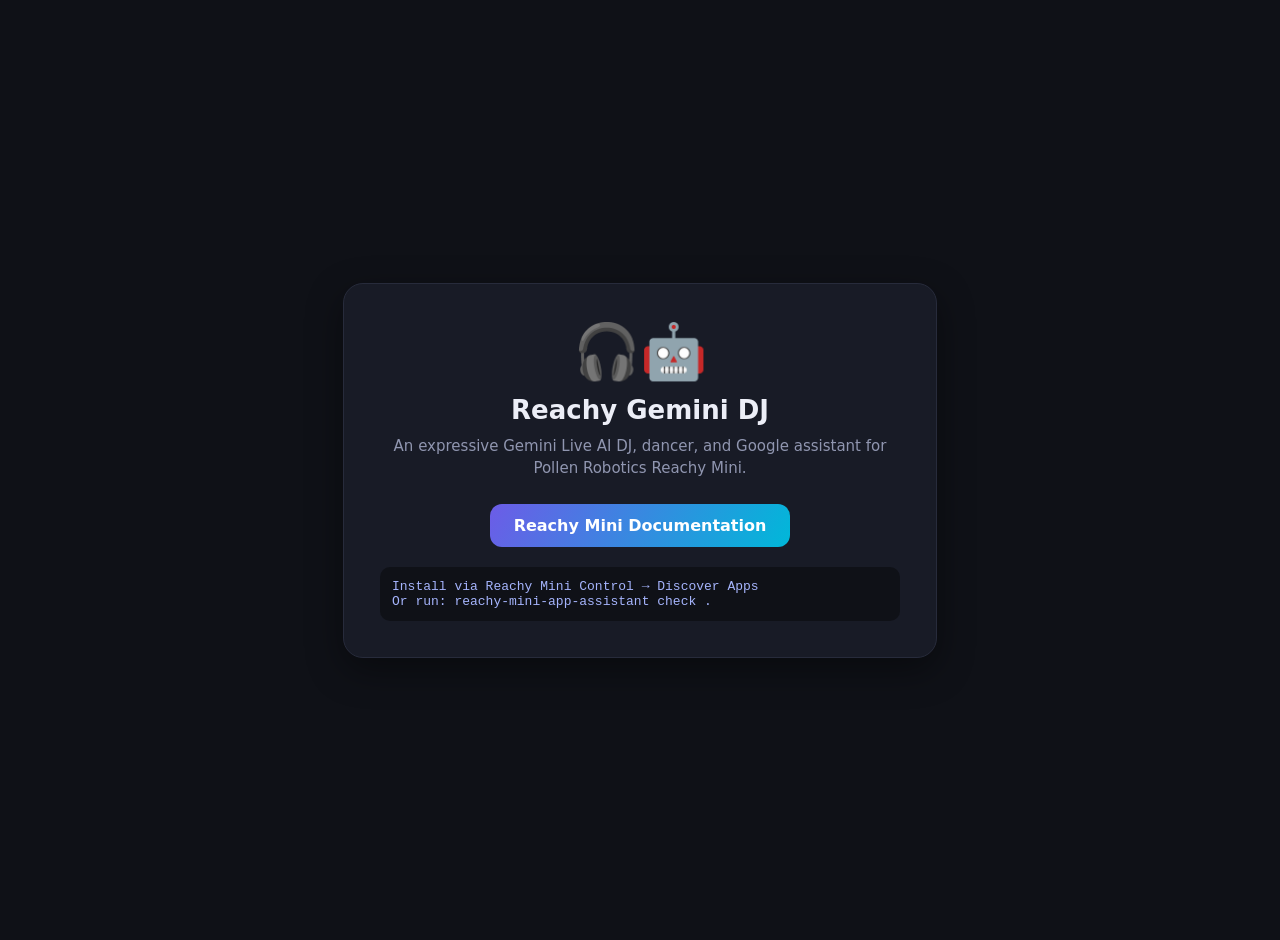
==== index.html @ 2eadd3ec "v0.2: Google accounts, robot movement, and responsive UI" ====
<!DOCTYPE html>
<html lang="en">
<head>
  <meta charset="utf-8">
  <meta name="viewport" content="width=device-width, initial-scale=1">
  <title>Reachy Gemini DJ</title>
  <style>
    body { font-family: system-ui, -apple-system, sans-serif; background: #0f1117; color: #eceef7; display: flex; align-items: center; justify-content: center; min-height: 100vh; margin: 0; padding: 20px; }
    .card { background: #181b26; border-radius: 20px; padding: 36px; max-width: 520px; width: 100%; box-shadow: 0 12px 36px rgba(0,0,0,0.4); text-align: center; border: 1px solid #272b3b; }
    .emoji { font-size: 54px; margin-bottom: 12px; }
    h1 { margin: 0 0 10px; font-size: 26px; }
    p { color: #9096b0; font-size: 15px; line-height: 1.5; margin: 0 0 24px; }
    .btn { display: inline-block; background: linear-gradient(120deg, #6c5ce7, #00b8d9); color: white; padding: 12px 24px; border-radius: 12px; font-weight: 600; text-decoration: none; margin-bottom: 20px; transition: opacity .2s; }
    .btn:hover { opacity: 0.9; }
    .box { background: #0f1117; border-radius: 10px; padding: 12px; font-family: monospace; font-size: 13px; color: #a5b4fc; text-align: left; overflow-x: auto; }
  </style>
</head>
<body>
  <div class="card">
    <div class="emoji">🎧🤖</div>
    <h1>Reachy Gemini DJ</h1>
    <p>An expressive Gemini Live AI DJ, dancer, and Google assistant for Pollen Robotics Reachy Mini.</p>
    <a href="https://huggingface.co/docs/reachy_mini/en/index" target="_blank" class="btn">Reachy Mini Documentation</a>
    <div class="box">
      Install via Reachy Mini Control &rarr; Discover Apps<br>
      Or run: reachy-mini-app-assistant check .
    </div>
  </div>
</body>
</html>
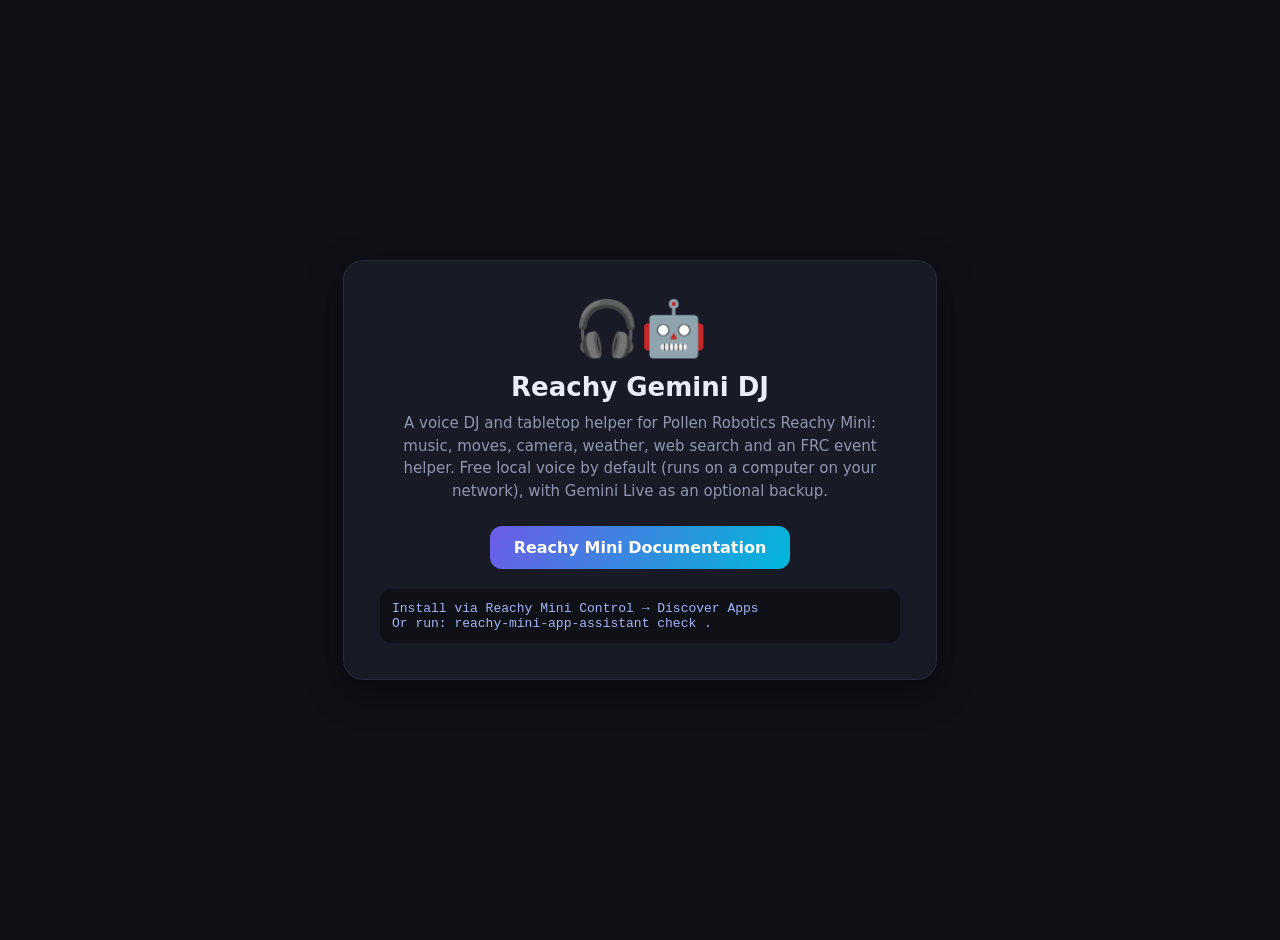
==== commit 4902f5e2: "docs: README and Space page describe the local-first voice and v0.5.0 features Co-Authored-By: Claud" ====
--- a/index.html
+++ b/index.html
@@ -19,7 +19,7 @@
   <div class="card">
     <div class="emoji">🎧🤖</div>
     <h1>Reachy Gemini DJ</h1>
-    <p>An expressive Gemini Live AI DJ, dancer, and Google assistant for Pollen Robotics Reachy Mini.</p>
+    <p>A voice DJ and tabletop helper for Pollen Robotics Reachy Mini: music, moves, camera, weather, web search and an FRC event helper. Free local voice by default (runs on a computer on your network), with Gemini Live as an optional backup.</p>
     <a href="https://huggingface.co/docs/reachy_mini/en/index" target="_blank" class="btn">Reachy Mini Documentation</a>
     <div class="box">
       Install via Reachy Mini Control &rarr; Discover Apps<br>
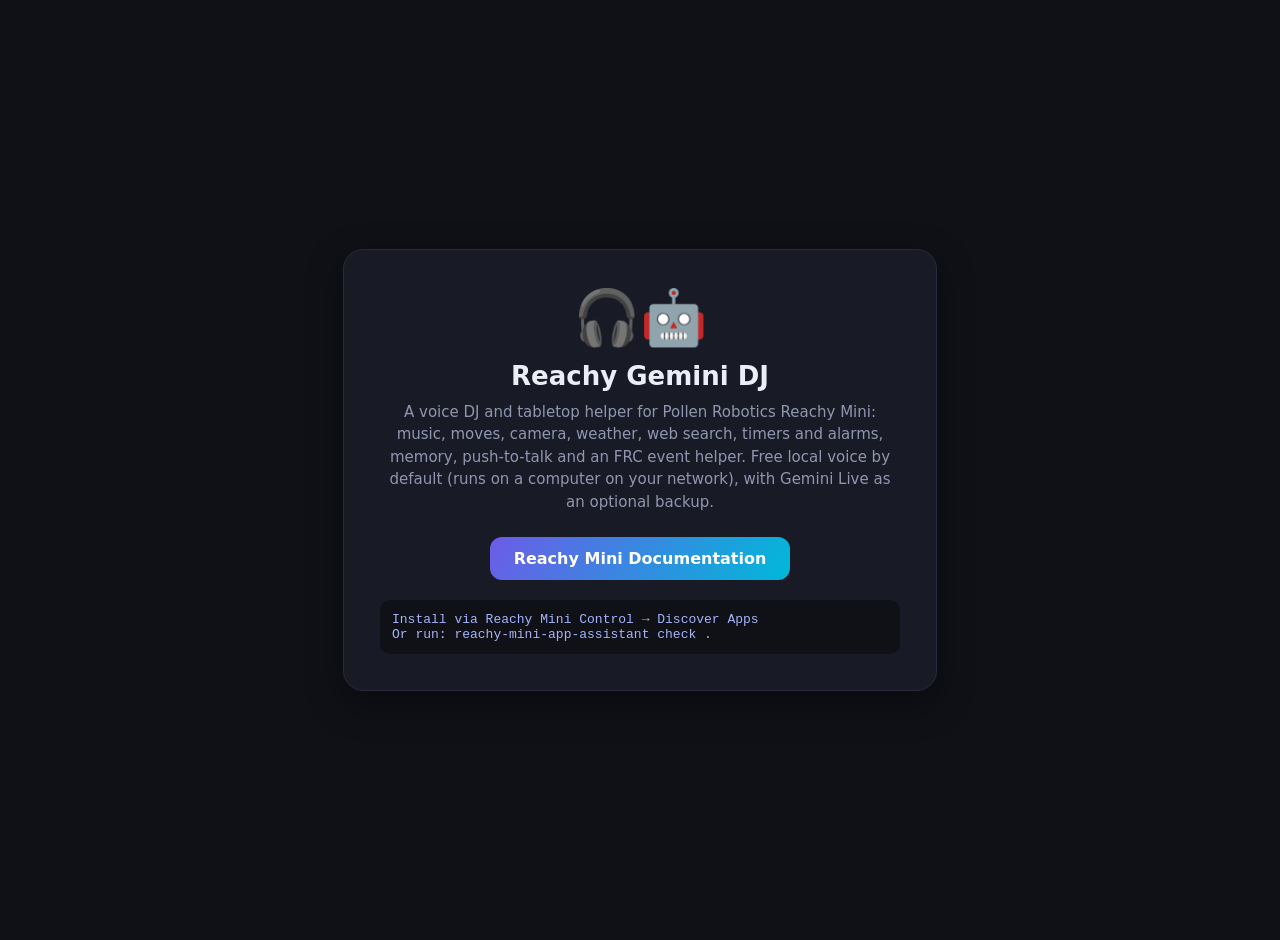
==== commit 9d809ba0: "v0.6.0: wire alarm dismissal to talk button, speak pit codes and PM correctly, e2e covers timers/mem" ====
--- a/index.html
+++ b/index.html
@@ -19,7 +19,7 @@
   <div class="card">
     <div class="emoji">🎧🤖</div>
     <h1>Reachy Gemini DJ</h1>
-    <p>A voice DJ and tabletop helper for Pollen Robotics Reachy Mini: music, moves, camera, weather, web search and an FRC event helper. Free local voice by default (runs on a computer on your network), with Gemini Live as an optional backup.</p>
+    <p>A voice DJ and tabletop helper for Pollen Robotics Reachy Mini: music, moves, camera, weather, web search, timers and alarms, memory, push-to-talk and an FRC event helper. Free local voice by default (runs on a computer on your network), with Gemini Live as an optional backup.</p>
     <a href="https://huggingface.co/docs/reachy_mini/en/index" target="_blank" class="btn">Reachy Mini Documentation</a>
     <div class="box">
       Install via Reachy Mini Control &rarr; Discover Apps<br>
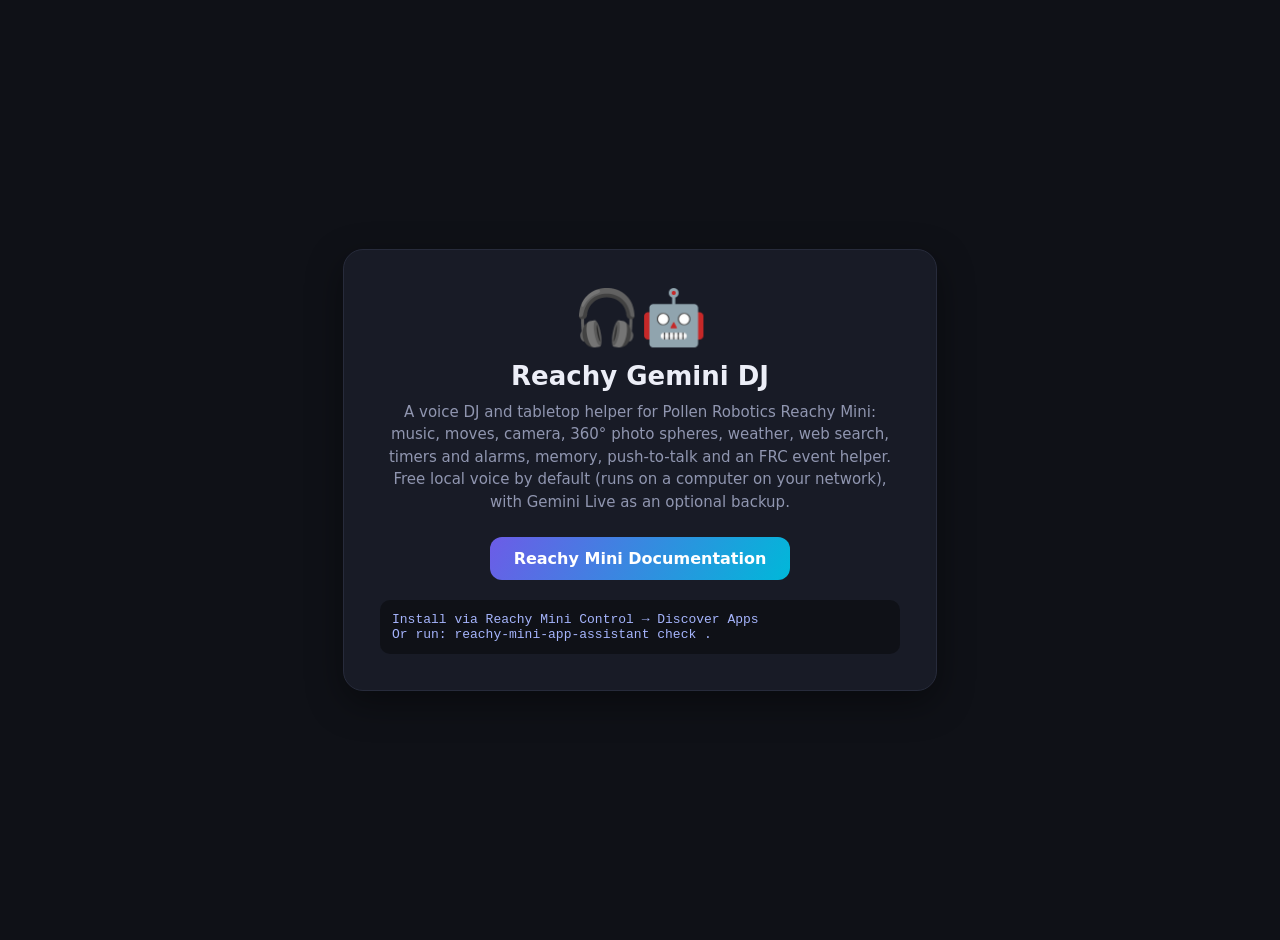
==== commit a87ba0f0: "Space page: document 360° photos and the five modes Docs only; no version change.  Co-Authored-By: C" ====
--- a/index.html
+++ b/index.html
@@ -19,7 +19,7 @@
   <div class="card">
     <div class="emoji">🎧🤖</div>
     <h1>Reachy Gemini DJ</h1>
-    <p>A voice DJ and tabletop helper for Pollen Robotics Reachy Mini: music, moves, camera, weather, web search, timers and alarms, memory, push-to-talk and an FRC event helper. Free local voice by default (runs on a computer on your network), with Gemini Live as an optional backup.</p>
+    <p>A voice DJ and tabletop helper for Pollen Robotics Reachy Mini: music, moves, camera, 360° photo spheres, weather, web search, timers and alarms, memory, push-to-talk and an FRC event helper. Free local voice by default (runs on a computer on your network), with Gemini Live as an optional backup.</p>
     <a href="https://huggingface.co/docs/reachy_mini/en/index" target="_blank" class="btn">Reachy Mini Documentation</a>
     <div class="box">
       Install via Reachy Mini Control &rarr; Discover Apps<br>
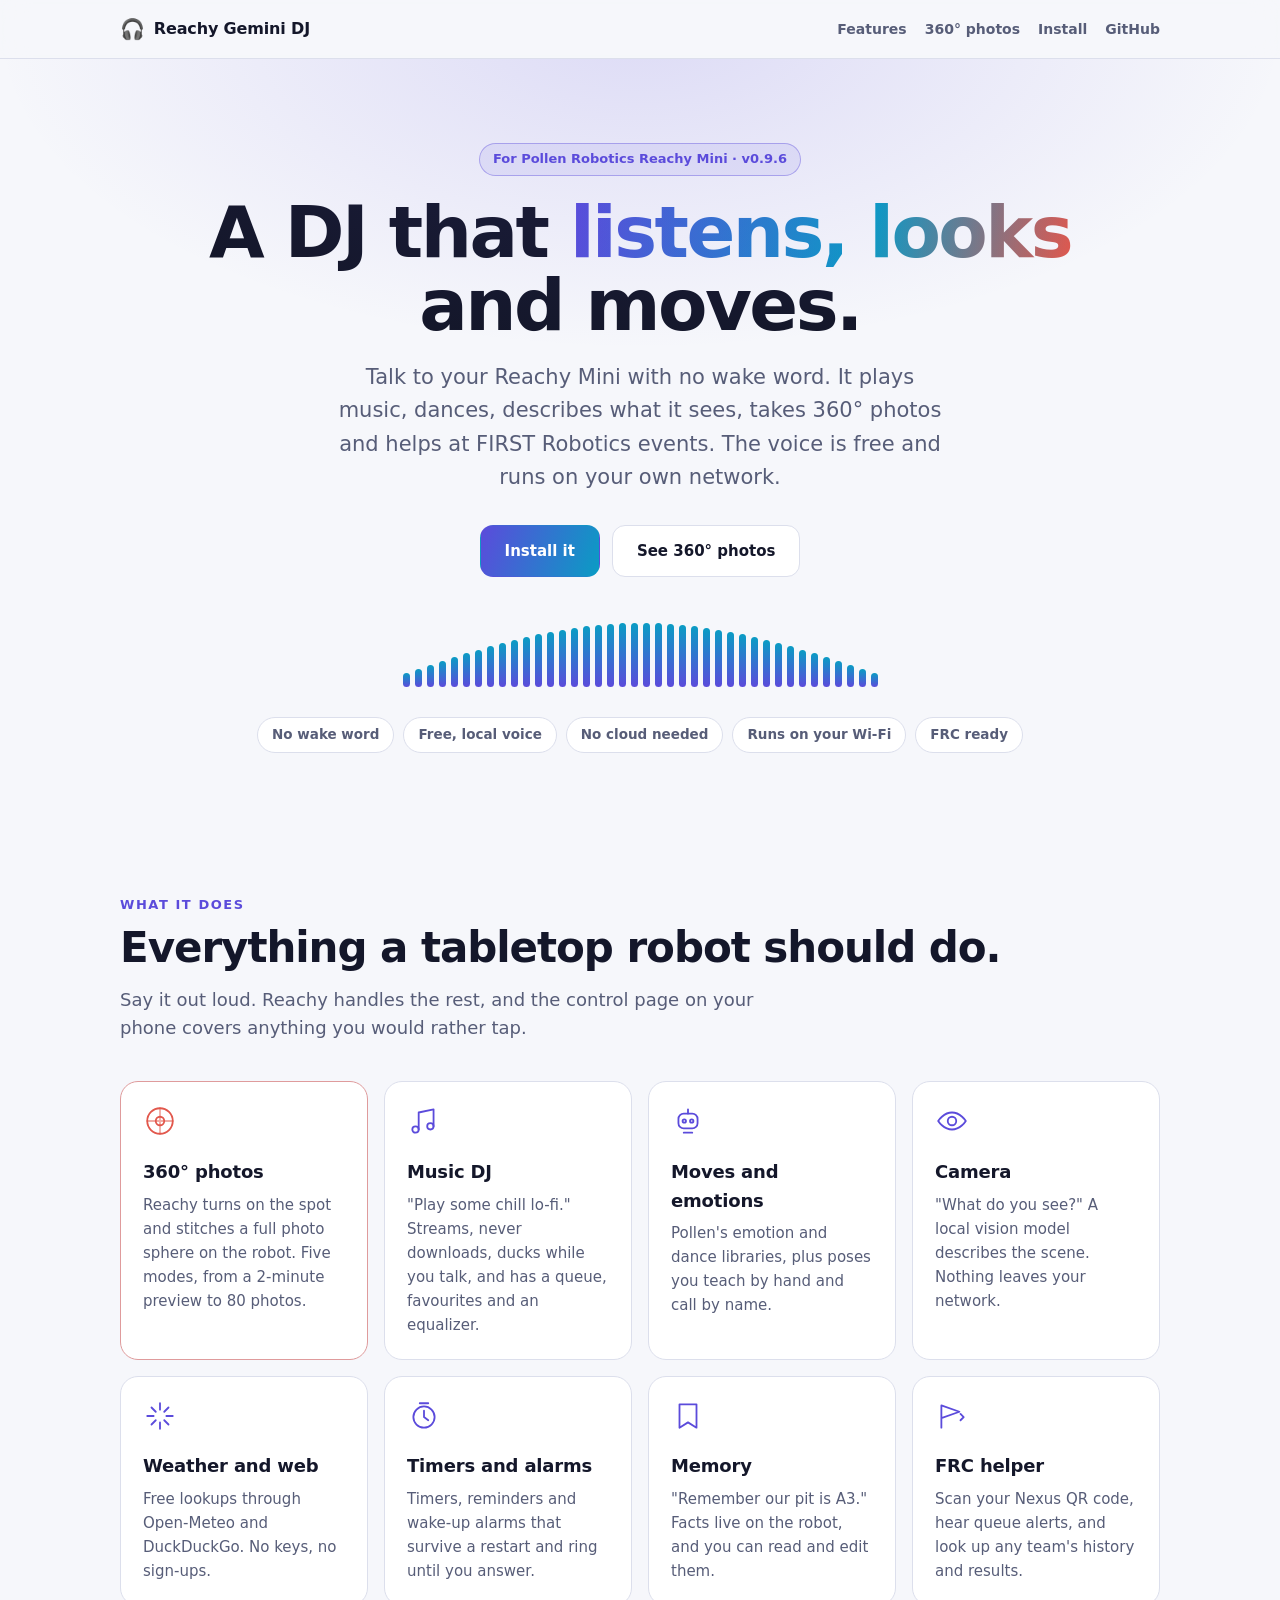
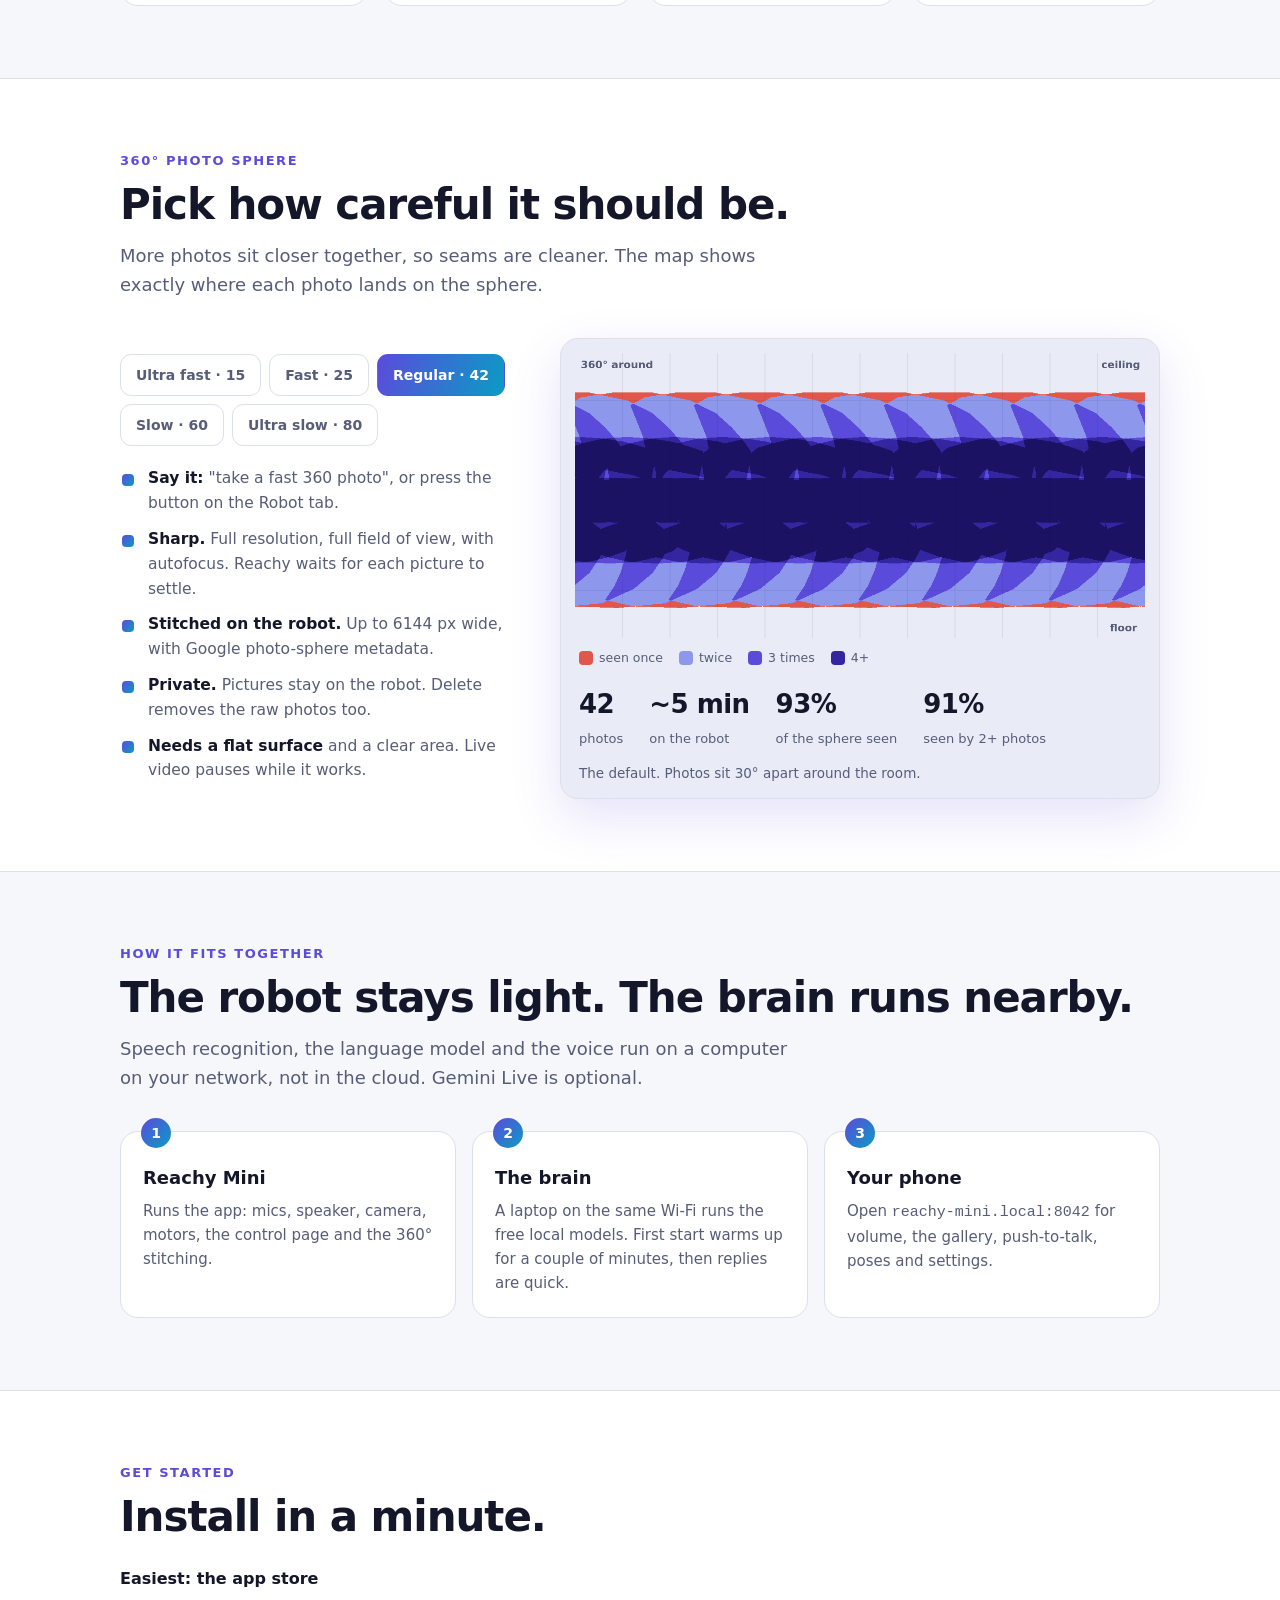
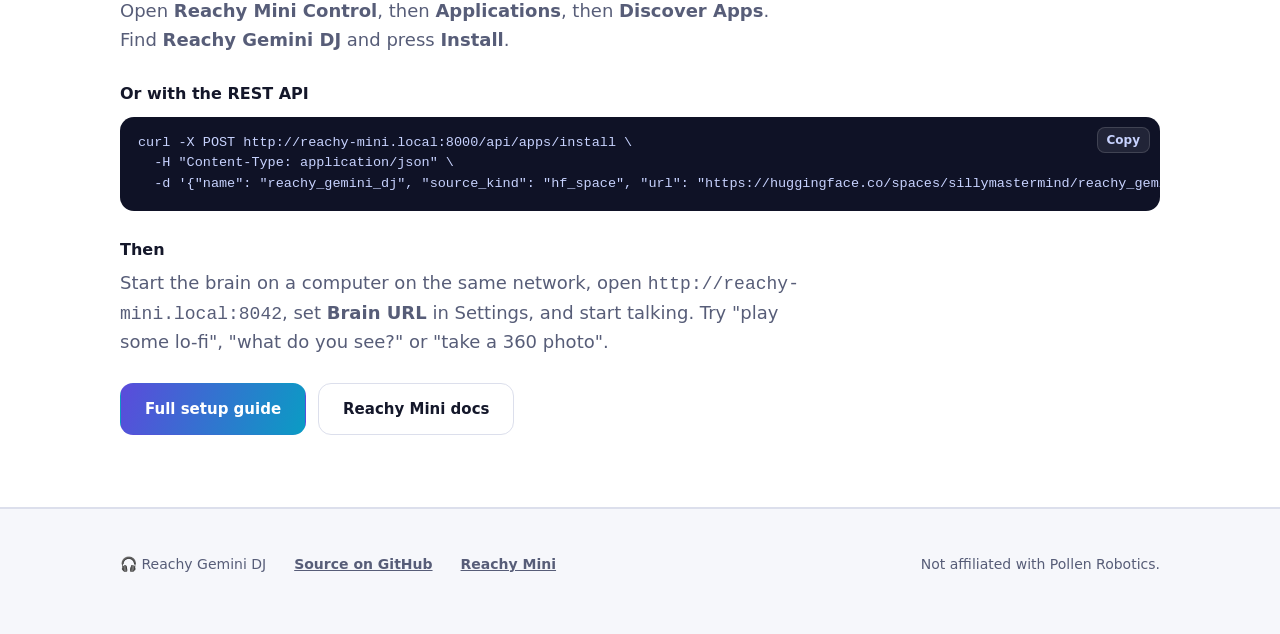
==== commit a2cf6290: "Space page: redesigned landing page Hero, feature grid, an interactive 360° section that draws each " ====
--- a/index.html
+++ b/index.html
@@ -1,30 +1,260 @@
 <!DOCTYPE html>
 <html lang="en">
 <head>
-  <meta charset="utf-8">
-  <meta name="viewport" content="width=device-width, initial-scale=1">
-  <title>Reachy Gemini DJ</title>
-  <style>
-    body { font-family: system-ui, -apple-system, sans-serif; background: #0f1117; color: #eceef7; display: flex; align-items: center; justify-content: center; min-height: 100vh; margin: 0; padding: 20px; }
-    .card { background: #181b26; border-radius: 20px; padding: 36px; max-width: 520px; width: 100%; box-shadow: 0 12px 36px rgba(0,0,0,0.4); text-align: center; border: 1px solid #272b3b; }
-    .emoji { font-size: 54px; margin-bottom: 12px; }
-    h1 { margin: 0 0 10px; font-size: 26px; }
-    p { color: #9096b0; font-size: 15px; line-height: 1.5; margin: 0 0 24px; }
-    .btn { display: inline-block; background: linear-gradient(120deg, #6c5ce7, #00b8d9); color: white; padding: 12px 24px; border-radius: 12px; font-weight: 600; text-decoration: none; margin-bottom: 20px; transition: opacity .2s; }
-    .btn:hover { opacity: 0.9; }
-    .box { background: #0f1117; border-radius: 10px; padding: 12px; font-family: monospace; font-size: 13px; color: #a5b4fc; text-align: left; overflow-x: auto; }
-  </style>
+<meta charset="utf-8">
+<meta name="viewport" content="width=device-width, initial-scale=1">
+<title>Reachy Gemini DJ</title>
+<meta name="description" content="A voice DJ, 360° photographer and helper for the Pollen Robotics Reachy Mini. Free local voice, no wake word.">
+<style>
+:root{
+  --bg:#f6f7fb; --bg2:#ffffff; --ink:#14172a; --mute:#575d78; --line:#dcdfec; --card:#ffffff;
+  --a1:#5b4bdb; --a2:#0a9cc4; --a3:#e2574c; --glow:rgba(91,75,219,.16);
+  --code:#0f1226; --codeink:#c7d2fe; --map:#e9ecf7; --maplines:rgba(20,23,42,.10);
+}
+@media (prefers-color-scheme:dark){
+  :root{
+    --bg:#090b14; --bg2:#0e1120; --ink:#eceffd; --mute:#9aa1c2; --line:#222741; --card:#121629;
+    --a1:#8b7dff; --a2:#33c6ee; --a3:#ff7a6e; --glow:rgba(139,125,255,.20);
+    --code:#070914; --codeink:#b8c4ff; --map:#0b0e1c; --maplines:rgba(236,239,253,.09);
+  }
+}
+*{box-sizing:border-box} html{scroll-behavior:smooth}
+@media (prefers-reduced-motion:reduce){html{scroll-behavior:auto}*{animation:none!important;transition:none!important}}
+body{margin:0;background:var(--bg);color:var(--ink);font:16px/1.6 system-ui,-apple-system,"Segoe UI",Roboto,sans-serif;-webkit-font-smoothing:antialiased}
+a{color:var(--a1)} a:hover{text-decoration:none}
+:focus-visible{outline:3px solid var(--a2);outline-offset:3px;border-radius:6px}
+.wrap{max-width:1080px;margin:0 auto;padding:0 20px}
+/* nav */
+nav{position:sticky;top:0;z-index:5;backdrop-filter:blur(14px);background:color-mix(in srgb,var(--bg) 82%,transparent);border-bottom:1px solid var(--line)}
+nav .wrap{display:flex;align-items:center;gap:20px;height:58px}
+.brand{font-weight:800;letter-spacing:-.01em;color:var(--ink);text-decoration:none;display:flex;align-items:center;gap:9px}
+.brand i{font-style:normal;font-size:20px}
+nav .links{margin-left:auto;display:flex;gap:18px;font-size:14px}
+nav .links a{color:var(--mute);text-decoration:none;font-weight:600} nav .links a:hover{color:var(--ink)}
+@media(max-width:560px){nav .links a:nth-child(-n+2){display:none}}
+/* hero */
+.hero{position:relative;overflow:hidden;padding:84px 0 70px;text-align:center}
+.hero:before{content:"";position:absolute;inset:-40% -10% auto;height:120%;background:radial-gradient(60% 50% at 50% 30%,var(--glow),transparent 70%);pointer-events:none}
+.pill{display:inline-block;font-size:13px;font-weight:700;color:var(--a1);border:1px solid color-mix(in srgb,var(--a1) 40%,transparent);padding:5px 13px;border-radius:99px;background:color-mix(in srgb,var(--a1) 9%,transparent)}
+h1{font-size:clamp(38px,7vw,72px);line-height:1.02;letter-spacing:-.035em;margin:20px auto 18px;max-width:19ch;font-weight:850}
+h1 span{background:linear-gradient(100deg,var(--a1),var(--a2) 60%,var(--a3));-webkit-background-clip:text;background-clip:text;color:transparent}
+.lede{font-size:clamp(17px,2.2vw,21px);color:var(--mute);max-width:46ch;margin:0 auto 30px}
+.cta{display:flex;gap:12px;justify-content:center;flex-wrap:wrap}
+.btn{display:inline-flex;align-items:center;gap:8px;padding:13px 24px;border-radius:13px;font-weight:700;text-decoration:none;font-size:15px;border:1px solid var(--line);color:var(--ink);background:var(--card);transition:transform .15s,box-shadow .15s}
+.btn:hover{transform:translateY(-2px);box-shadow:0 10px 26px var(--glow)}
+.btn.main{background:linear-gradient(110deg,var(--a1),var(--a2));color:#fff;border-color:transparent}
+.eq{display:flex;gap:5px;align-items:flex-end;justify-content:center;height:64px;margin:46px auto 0}
+.eq b{width:7px;border-radius:4px;background:linear-gradient(var(--a2),var(--a1));animation:bar 1.3s ease-in-out infinite;transform-origin:bottom}
+@keyframes bar{0%,100%{transform:scaleY(.25)}50%{transform:scaleY(1)}}
+.chips{display:flex;flex-wrap:wrap;gap:9px;justify-content:center;margin-top:30px}
+.chips span{font-size:13.5px;font-weight:600;color:var(--mute);border:1px solid var(--line);border-radius:99px;padding:6px 14px;background:var(--card)}
+/* sections */
+section{padding:72px 0}
+.alt{background:var(--bg2);border-block:1px solid var(--line)}
+.eyebrow{font-size:13px;font-weight:800;letter-spacing:.12em;text-transform:uppercase;color:var(--a1)}
+h2{font-size:clamp(28px,4.4vw,42px);line-height:1.1;letter-spacing:-.025em;margin:10px 0 14px;font-weight:820}
+.sub{color:var(--mute);max-width:60ch;font-size:18px;margin:0 0 38px}
+.grid{display:grid;grid-template-columns:repeat(auto-fill,minmax(235px,1fr));gap:16px}
+.card{background:var(--card);border:1px solid var(--line);border-radius:18px;padding:22px;transition:transform .18s,box-shadow .18s,border-color .18s}
+.card:hover{transform:translateY(-3px);box-shadow:0 14px 34px var(--glow);border-color:color-mix(in srgb,var(--a1) 45%,var(--line))}
+.card svg{width:34px;height:34px;stroke:var(--a1);fill:none;stroke-width:1.7;stroke-linecap:round;stroke-linejoin:round;margin-bottom:12px}
+.card h3{margin:0 0 6px;font-size:18px;letter-spacing:-.01em}
+.card p{margin:0;color:var(--mute);font-size:15px}
+.card.hot{border-color:color-mix(in srgb,var(--a3) 50%,var(--line))} .card.hot svg{stroke:var(--a3)}
+/* 360 */
+.pano{display:grid;grid-template-columns:minmax(0,1fr) minmax(0,1.5fr);gap:40px;align-items:center}
+@media(max-width:860px){.pano{grid-template-columns:1fr}}
+.modes{display:flex;flex-wrap:wrap;gap:8px;margin:0 0 16px}
+.modes button{font:inherit;font-weight:700;font-size:14px;padding:9px 15px;border-radius:11px;border:1px solid var(--line);background:var(--card);color:var(--mute);cursor:pointer;transition:all .15s}
+.modes button:hover{color:var(--ink);border-color:var(--a1)}
+.modes button[aria-checked=true]{background:linear-gradient(110deg,var(--a1),var(--a2));color:#fff;border-color:transparent}
+.mapbox{background:var(--map);border:1px solid var(--line);border-radius:18px;padding:14px;box-shadow:0 18px 50px var(--glow)}
+canvas{display:block;width:100%;height:auto;border-radius:10px}
+.legend{display:flex;gap:16px;flex-wrap:wrap;font-size:12.5px;color:var(--mute);margin:10px 4px 0}.legend span{display:flex;align-items:center;gap:6px}.legend i{width:14px;height:14px;border-radius:4px;display:inline-block}
+.stats{display:flex;gap:26px;flex-wrap:wrap;margin:16px 4px 2px}
+.stats div b{display:block;font-size:26px;letter-spacing:-.02em;font-variant-numeric:tabular-nums}
+.stats div span{font-size:13px;color:var(--mute)}
+.note{font-size:13.5px;color:var(--mute);margin:12px 4px 0}
+.facts{list-style:none;padding:0;margin:20px 0 0;display:grid;gap:11px}
+.facts li{padding-left:28px;position:relative;color:var(--mute);font-size:15.5px}
+.facts li:before{content:"";position:absolute;left:2px;top:.5em;width:12px;height:12px;border-radius:4px;background:linear-gradient(135deg,var(--a1),var(--a2))}
+.facts b{color:var(--ink)}
+/* how */
+.steps{display:grid;grid-template-columns:repeat(auto-fit,minmax(250px,1fr));gap:16px;counter-reset:s}
+.step{position:relative;background:var(--card);border:1px solid var(--line);border-radius:18px;padding:26px 22px 22px}
+.step:before{counter-increment:s;content:counter(s);position:absolute;top:-14px;left:20px;width:30px;height:30px;border-radius:50%;background:linear-gradient(135deg,var(--a1),var(--a2));color:#fff;font-weight:800;display:grid;place-items:center;font-size:14px}
+.step h3{margin:6px 0 6px;font-size:18px} .step p{margin:0;color:var(--mute);font-size:15px}
+/* install */
+.code{position:relative;background:var(--code);color:var(--codeink);border-radius:14px;padding:16px 56px 16px 18px;font:13.5px/1.55 ui-monospace,SFMono-Regular,Menlo,Consolas,monospace;overflow-x:auto;margin:10px 0 18px;white-space:pre}
+.copy{position:absolute;right:10px;top:10px;font:600 12px system-ui;color:var(--codeink);background:rgba(255,255,255,.08);border:1px solid rgba(255,255,255,.14);border-radius:8px;padding:5px 9px;cursor:pointer}
+.copy:hover{background:rgba(255,255,255,.16)}
+.inst h3{margin:26px 0 0;font-size:16px}
+footer{padding:44px 0 60px;color:var(--mute);font-size:14px;border-top:1px solid var(--line)}
+footer .wrap{display:flex;flex-wrap:wrap;gap:12px 28px;align-items:center}
+footer a{color:var(--mute);font-weight:600} footer .r{margin-left:auto}
+</style>
 </head>
 <body>
-  <div class="card">
-    <div class="emoji">🎧🤖</div>
-    <h1>Reachy Gemini DJ</h1>
-    <p>A voice DJ and tabletop helper for Pollen Robotics Reachy Mini: music, moves, camera, 360° photo spheres, weather, web search, timers and alarms, memory, push-to-talk and an FRC event helper. Free local voice by default (runs on a computer on your network), with Gemini Live as an optional backup.</p>
-    <a href="https://huggingface.co/docs/reachy_mini/en/index" target="_blank" class="btn">Reachy Mini Documentation</a>
-    <div class="box">
-      Install via Reachy Mini Control &rarr; Discover Apps<br>
-      Or run: reachy-mini-app-assistant check .
+<nav><div class="wrap">
+  <a class="brand" href="#top"><i>🎧</i> Reachy Gemini DJ</a>
+  <div class="links"><a href="#features">Features</a><a href="#photos">360° photos</a><a href="#install">Install</a><a href="https://github.com/erikb-lab/reachy_gemini_dj">GitHub</a></div>
+</div></nav>
+
+<header class="hero" id="top"><div class="wrap">
+  <span class="pill">For Pollen Robotics Reachy Mini · v0.9.6</span>
+  <h1>A DJ that <span>listens, looks</span> and moves.</h1>
+  <p class="lede">Talk to your Reachy Mini with no wake word. It plays music, dances, describes what it sees, takes 360° photos and helps at FIRST Robotics events. The voice is free and runs on your own network.</p>
+  <div class="cta"><a class="btn main" href="#install">Install it</a><a class="btn" href="#photos">See 360° photos</a></div>
+  <div class="eq" aria-hidden="true"></div>
+  <div class="chips"><span>No wake word</span><span>Free, local voice</span><span>No cloud needed</span><span>Runs on your Wi-Fi</span><span>FRC ready</span></div>
+</div></header>
+
+<section id="features"><div class="wrap">
+  <div class="eyebrow">What it does</div>
+  <h2>Everything a tabletop robot should do.</h2>
+  <p class="sub">Say it out loud. Reachy handles the rest, and the control page on your phone covers anything you would rather tap.</p>
+  <div class="grid">
+    <div class="card hot"><svg viewBox="0 0 32 32"><circle cx="16" cy="16" r="12"/><circle cx="16" cy="16" r="4"/><path d="M4 16h24M16 4v24" opacity=".5"/></svg><h3>360° photos</h3><p>Reachy turns on the spot and stitches a full photo sphere on the robot. Five modes, from a 2-minute preview to 80 photos.</p></div>
+    <div class="card"><svg viewBox="0 0 32 32"><path d="M11 24V8l14-3v16"/><circle cx="8" cy="24" r="3"/><circle cx="22" cy="21" r="3"/></svg><h3>Music DJ</h3><p>"Play some chill lo-fi." Streams, never downloads, ducks while you talk, and has a queue, favourites and an equalizer.</p></div>
+    <div class="card"><svg viewBox="0 0 32 32"><rect x="7" y="9" width="18" height="14" rx="5"/><circle cx="12.5" cy="16" r="1.6"/><circle cx="19.5" cy="16" r="1.6"/><path d="M16 9V5M12 27h8"/></svg><h3>Moves and emotions</h3><p>Pollen's emotion and dance libraries, plus poses you teach by hand and call by name.</p></div>
+    <div class="card"><svg viewBox="0 0 32 32"><path d="M3 16s5-8 13-8 13 8 13 8-5 8-13 8S3 16 3 16z"/><circle cx="16" cy="16" r="4"/></svg><h3>Camera</h3><p>"What do you see?" A local vision model describes the scene. Nothing leaves your network.</p></div>
+    <div class="card"><svg viewBox="0 0 32 32"><path d="M16 4v6M16 22v6M4 16h6M22 16h6M8 8l4 4M20 20l4 4M24 8l-4 4M12 20l-4 4"/></svg><h3>Weather and web</h3><p>Free lookups through Open-Meteo and DuckDuckGo. No keys, no sign-ups.</p></div>
+    <div class="card"><svg viewBox="0 0 32 32"><circle cx="16" cy="17" r="10"/><path d="M16 11v6l4 3M12 4h8"/></svg><h3>Timers and alarms</h3><p>Timers, reminders and wake-up alarms that survive a restart and ring until you answer.</p></div>
+    <div class="card"><svg viewBox="0 0 32 32"><path d="M8 5h16v22l-8-5-8 5z"/></svg><h3>Memory</h3><p>"Remember our pit is A3." Facts live on the robot, and you can read and edit them.</p></div>
+    <div class="card"><svg viewBox="0 0 32 32"><path d="M6 27V6l17 6-17 6M6 27h0"/><path d="M24 14l3 3-3 3"/></svg><h3>FRC helper</h3><p>Scan your Nexus QR code, hear queue alerts, and look up any team's history and results.</p></div>
+  </div>
+</div></section>
+
+<section id="photos" class="alt"><div class="wrap">
+  <div class="eyebrow">360° photo sphere</div>
+  <h2>Pick how careful it should be.</h2>
+  <p class="sub">More photos sit closer together, so seams are cleaner. The map shows exactly where each photo lands on the sphere.</p>
+  <div class="pano">
+    <div>
+      <div class="modes" role="radiogroup" aria-label="360° photo mode" id="modes"></div>
+      <ul class="facts">
+        <li><b>Say it:</b> "take a fast 360 photo", or press the button on the Robot tab.</li>
+        <li><b>Sharp.</b> Full resolution, full field of view, with autofocus. Reachy waits for each picture to settle.</li>
+        <li><b>Stitched on the robot.</b> Up to 6144 px wide, with Google photo-sphere metadata.</li>
+        <li><b>Private.</b> Pictures stay on the robot. Delete removes the raw photos too.</li>
+        <li><b>Needs a flat surface</b> and a clear area. Live video pauses while it works.</li>
+      </ul>
     </div>
-  </div>
+    <div class="mapbox">
+      <canvas id="map" width="1200" height="600" role="img" aria-label="Map of the sphere, coloured by how many photos see each spot"></canvas>
+      <div class="legend" id="legend" aria-hidden="true"><span><i></i>seen once</span><span><i></i>twice</span><span><i></i>3 times</span><span><i></i>4+</span></div>
+      <div class="stats" aria-live="polite">
+        <div><b id="sShots">42</b><span>photos</span></div>
+        <div><b id="sTime">~5 min</b><span>on the robot</span></div>
+        <div><b id="sSeen">93%</b><span>of the sphere seen</span></div>
+        <div><b id="sTwice">91%</b><span>seen by 2+ photos</span></div>
+      </div>
+      <p class="note" id="mNote"></p>
+    </div>
+  </div>
+</div></section>
+
+<section id="how"><div class="wrap">
+  <div class="eyebrow">How it fits together</div>
+  <h2>The robot stays light. The brain runs nearby.</h2>
+  <p class="sub">Speech recognition, the language model and the voice run on a computer on your network, not in the cloud. Gemini Live is optional.</p>
+  <div class="steps">
+    <div class="step"><h3>Reachy Mini</h3><p>Runs the app: mics, speaker, camera, motors, the control page and the 360° stitching.</p></div>
+    <div class="step"><h3>The brain</h3><p>A laptop on the same Wi-Fi runs the free local models. First start warms up for a couple of minutes, then replies are quick.</p></div>
+    <div class="step"><h3>Your phone</h3><p>Open <code>reachy-mini.local:8042</code> for volume, the gallery, push-to-talk, poses and settings.</p></div>
+  </div>
+</div></section>
+
+<section id="install" class="alt inst"><div class="wrap">
+  <div class="eyebrow">Get started</div>
+  <h2>Install in a minute.</h2>
+  <h3>Easiest: the app store</h3>
+  <p class="sub" style="margin:6px 0 0">Open <b>Reachy Mini Control</b>, then <b>Applications</b>, then <b>Discover Apps</b>. Find <b>Reachy Gemini DJ</b> and press <b>Install</b>.</p>
+  <h3>Or with the REST API</h3>
+  <div class="code" data-copy>curl -X POST http://reachy-mini.local:8000/api/apps/install \
+  -H "Content-Type: application/json" \
+  -d '{"name": "reachy_gemini_dj", "source_kind": "hf_space", "url": "https://huggingface.co/spaces/sillymastermind/reachy_gemini_dj"}'<button class="copy" type="button">Copy</button></div>
+  <h3>Then</h3>
+  <p class="sub" style="margin:6px 0 0">Start the brain on a computer on the same network, open <code>http://reachy-mini.local:8042</code>, set <b>Brain URL</b> in Settings, and start talking. Try "play some lo-fi", "what do you see?" or "take a 360 photo".</p>
+  <div class="cta" style="justify-content:flex-start;margin-top:26px">
+    <a class="btn main" href="https://github.com/erikb-lab/reachy_gemini_dj#readme">Full setup guide</a>
+    <a class="btn" href="https://huggingface.co/docs/reachy_mini/en/index">Reachy Mini docs</a>
+  </div>
+</div></section>
+
+<footer><div class="wrap">
+  <span>🎧 Reachy Gemini DJ</span>
+  <a href="https://github.com/erikb-lab/reachy_gemini_dj">Source on GitHub</a>
+  <a href="https://huggingface.co/docs/reachy_mini/en/index">Reachy Mini</a>
+  <span class="r">Not affiliated with Pollen Robotics.</span>
+</div></footer>
+
+<script>
+(function(){
+  // ---- equalizer bars
+  var eq=document.querySelector('.eq'),h='';
+  for(var i=0;i<40;i++){var m=Math.sin(i/39*Math.PI);h+='<b style="height:'+Math.round(14+m*50)+'px;animation-delay:'+(-(i*0.09)).toFixed(2)+'s;animation-duration:'+(1.0+((i*7)%5)*0.12).toFixed(2)+'s"></b>';}
+  eq.innerHTML=h;
+  // ---- 360 photo map. SHOTS: one outline per photo, [lon,lat] in degrees (tools/space_shots.py draws them from the app's real plans)
+  var SHOTS={"ultra_fast":[[[-93,28],[-100,21],[-107,14],[-113,6],[-119,-2],[-126,-2],[-135,1],[-145,5],[-156,9],[-168,13],[-179,15],[-189,17],[-197,19],[-199,27],[-201,37],[-205,47],[-209,57],[-200,62],[-180,65],[-155,65],[-131,60],[-115,52],[-105,43],[-98,35]],[[-21,28],[-28,21],[-35,14],[-41,6],[-47,-2],[-54,-2],[-63,1],[-73,5],[-84,9],[-96,13],[-107,15],[-117,17],[-125,19],[-127,27],[-129,37],[-133,47],[-137,57],[-128,62],[-108,65],[-83,65],[-59,60],[-43,52],[-33,43],[-26,35]],[[51,28],[44,21],[37,14],[31,6],[25,-2],[18,-2],[9,1],[-1,5],[-12,9],[-24,13],[-35,15],[-45,17],[-53,19],[-55,27],[-57,37],[-61,47],[-65,57],[-56,62],[-36,65],[-11,65],[13,60],[29,52],[39,43],[46,35]],[[123,28],[116,21],[109,14],[103,6],[97,-2],[90,-2],[81,1],[71,5],[60,9],[48,13],[37,15],[27,17],[19,19],[17,27],[15,37],[11,47],[7,57],[16,62],[36,65],[61,65],[85,60],[101,52],[111,43],[118,35]],[[195,28],[188,21],[181,14],[175,6],[169,-2],[162,-2],[153,1],[143,5],[132,9],[120,13],[109,15],[99,17],[91,19],[89,27],[87,37],[83,47],[79,57],[88,62],[108,65],[133,65],[157,60],[173,52],[183,43],[190,35]],[[166,19],[166,10],[166,0],[167,-10],[167,-20],[161,-24],[151,-27],[139,-28],[125,-29],[111,-29],[99,-27],[88,-24],[80,-22],[80,-13],[81,-3],[81,7],[81,17],[87,21],[97,23],[109,24],[122,25],[135,24],[147,23],[158,21]],[[94,19],[94,10],[94,0],[95,-10],[95,-20],[89,-24],[79,-27],[67,-28],[53,-29],[39,-29],[27,-27],[16,-24],[8,-22],[8,-13],[9,-3],[9,7],[9,17],[15,21],[25,23],[37,24],[50,25],[63,24],[75,23],[86,21]],[[22,19],[22,10],[22,0],[23,-10],[23,-20],[17,-24],[7,-27],[-5,-28],[-19,-29],[-33,-29],[-45,-27],[-56,-24],[-64,-22],[-64,-13],[-63,-3],[-63,7],[-63,17],[-57,21],[-47,23],[-35,24],[-22,25],[-9,24],[3,23],[14,21]],[[-50,19],[-50,10],[-50,0],[-49,-10],[-49,-20],[-55,-24],[-65,-27],[-77,-28],[-91,-29],[-105,-29],[-117,-27],[-128,-24],[-136,-22],[-136,-13],[-135,-3],[-135,7],[-135,17],[-129,21],[-119,23],[-107,24],[-94,25],[-81,24],[-69,23],[-58,21]],[[-122,19],[-122,10],[-122,0],[-121,-10],[-121,-20],[-127,-24],[-137,-27],[-149,-28],[-163,-29],[-177,-29],[-189,-27],[-200,-24],[-208,-22],[-208,-13],[-207,-3],[-207,7],[-207,17],[-201,21],[-191,23],[-179,24],[-166,25],[-153,24],[-141,23],[-130,21]],[[-141,3],[-135,-4],[-127,-11],[-120,-18],[-112,-24],[-112,-31],[-117,-40],[-123,-49],[-135,-59],[-155,-68],[-185,-71],[-215,-70],[-233,-66],[-227,-57],[-223,-48],[-220,-38],[-218,-28],[-211,-25],[-201,-23],[-190,-19],[-178,-15],[-167,-10],[-157,-5],[-148,-1]],[[-69,3],[-63,-4],[-55,-11],[-48,-18],[-40,-24],[-40,-31],[-45,-40],[-51,-49],[-63,-59],[-83,-68],[-113,-71],[-143,-70],[-161,-66],[-155,-57],[-151,-48],[-148,-38],[-146,-28],[-139,-25],[-129,-23],[-118,-19],[-106,-15],[-95,-10],[-85,-5],[-76,-1]],[[3,3],[9,-4],[17,-11],[24,-18],[32,-24],[32,-31],[27,-40],[21,-49],[9,-59],[-11,-68],[-41,-71],[-71,-70],[-89,-66],[-83,-57],[-79,-48],[-76,-38],[-74,-28],[-67,-25],[-57,-23],[-46,-19],[-34,-15],[-23,-10],[-13,-5],[-4,-1]],[[75,3],[81,-4],[89,-11],[96,-18],[104,-24],[104,-31],[99,-40],[93,-49],[81,-59],[61,-68],[31,-71],[1,-70],[-17,-66],[-11,-57],[-7,-48],[-4,-38],[-2,-28],[5,-25],[15,-23],[26,-19],[38,-15],[49,-10],[59,-5],[68,-1]],[[147,3],[153,-4],[161,-11],[168,-18],[176,-24],[176,-31],[171,-40],[165,-49],[153,-59],[133,-68],[103,-71],[73,-70],[55,-66],[61,-57],[65,-48],[68,-38],[70,-28],[77,-25],[87,-23],[98,-19],[110,-15],[121,-10],[131,-5],[140,-1]]],"fast":[[[-99,28],[-106,21],[-113,14],[-119,6],[-125,-2],[-132,-2],[-141,1],[-151,5],[-162,9],[-174,13],[-185,15],[-195,17],[-203,19],[-205,27],[-207,37],[-211,47],[-215,57],[-206,62],[-186,65],[-161,65],[-137,60],[-121,52],[-111,43],[-104,35]],[[-39,28],[-46,21],[-53,14],[-59,6],[-65,-2],[-72,-2],[-81,1],[-91,5],[-102,9],[-114,13],[-125,15],[-135,17],[-143,19],[-145,27],[-147,37],[-151,47],[-155,57],[-146,62],[-126,65],[-101,65],[-77,60],[-61,52],[-51,43],[-44,35]],[[21,28],[14,21],[7,14],[1,6],[-5,-2],[-12,-2],[-21,1],[-31,5],[-42,9],[-54,13],[-65,15],[-75,17],[-83,19],[-85,27],[-87,37],[-91,47],[-95,57],[-86,62],[-66,65],[-41,65],[-17,60],[-1,52],[9,43],[16,35]],[[81,28],[74,21],[67,14],[61,6],[55,-2],[48,-2],[39,1],[29,5],[18,9],[6,13],[-5,15],[-15,17],[-23,19],[-25,27],[-27,37],[-31,47],[-35,57],[-26,62],[-6,65],[19,65],[43,60],[59,52],[69,43],[76,35]],[[141,28],[134,21],[127,14],[121,6],[115,-2],[108,-2],[99,1],[89,5],[78,9],[66,13],[55,15],[45,17],[37,19],[35,27],[33,37],[29,47],[25,57],[34,62],[54,65],[79,65],[103,60],[119,52],[129,43],[136,35]],[[201,28],[194,21],[187,14],[181,6],[175,-2],[168,-2],[159,1],[149,5],[138,9],[126,13],[115,15],[105,17],[97,19],[95,27],[93,37],[89,47],[85,57],[94,62],[114,65],[139,65],[163,60],[179,52],[189,43],[196,35]],[[178,28],[177,19],[176,9],[175,-1],[174,-11],[167,-14],[158,-16],[147,-17],[134,-17],[122,-17],[110,-16],[100,-15],[92,-13],[91,-5],[90,5],[88,15],[87,25],[93,30],[103,33],[116,36],[130,37],[145,36],[159,34],[170,31]],[[118,28],[117,19],[116,9],[115,-1],[114,-11],[107,-14],[98,-16],[87,-17],[74,-17],[62,-17],[50,-16],[40,-15],[32,-13],[31,-5],[30,5],[28,15],[27,25],[33,30],[43,33],[56,36],[70,37],[85,36],[99,34],[110,31]],[[58,28],[57,19],[56,9],[55,-1],[54,-11],[47,-14],[38,-16],[27,-17],[14,-17],[2,-17],[-10,-16],[-20,-15],[-28,-13],[-29,-5],[-30,5],[-32,15],[-33,25],[-27,30],[-17,33],[-4,36],[10,37],[25,36],[39,34],[50,31]],[[-2,28],[-3,19],[-4,9],[-5,-1],[-6,-11],[-13,-14],[-22,-16],[-33,-17],[-46,-17],[-58,-17],[-70,-16],[-80,-15],[-88,-13],[-89,-5],[-90,5],[-92,15],[-93,25],[-87,30],[-77,33],[-64,36],[-50,37],[-35,36],[-21,34],[-10,31]],[[-62,28],[-63,19],[-64,9],[-65,-1],[-66,-11],[-73,-14],[-82,-16],[-93,-17],[-106,-17],[-118,-17],[-130,-16],[-140,-15],[-148,-13],[-149,-5],[-150,5],[-152,15],[-153,25],[-147,30],[-137,33],[-124,36],[-110,37],[-95,36],[-81,34],[-70,31]],[[-122,28],[-123,19],[-124,9],[-125,-1],[-126,-11],[-133,-14],[-142,-16],[-153,-17],[-166,-17],[-178,-17],[-190,-16],[-200,-15],[-208,-13],[-209,-5],[-210,5],[-212,15],[-213,25],[-207,30],[-197,33],[-184,36],[-170,37],[-155,36],[-141,34],[-130,31]],[[-97,8],[-96,-1],[-94,-11],[-92,-21],[-90,-30],[-95,-35],[-106,-39],[-120,-42],[-136,-43],[-152,-42],[-167,-39],[-178,-35],[-186,-31],[-184,-23],[-182,-13],[-180,-3],[-178,7],[-171,10],[-162,10],[-151,11],[-139,11],[-126,11],[-115,10],[-105,9]],[[-37,8],[-36,-1],[-34,-11],[-32,-21],[-30,-30],[-35,-35],[-46,-39],[-60,-42],[-76,-43],[-92,-42],[-107,-39],[-118,-35],[-126,-31],[-124,-23],[-122,-13],[-120,-3],[-118,7],[-111,10],[-102,10],[-91,11],[-79,11],[-66,11],[-55,10],[-45,9]],[[23,8],[24,-1],[26,-11],[28,-21],[30,-30],[25,-35],[14,-39],[0,-42],[-16,-43],[-32,-42],[-47,-39],[-58,-35],[-66,-31],[-64,-23],[-62,-13],[-60,-3],[-58,7],[-51,10],[-42,10],[-31,11],[-19,11],[-6,11],[5,10],[15,9]],[[83,8],[84,-1],[86,-11],[88,-21],[90,-30],[85,-35],[74,-39],[60,-42],[44,-43],[28,-42],[13,-39],[2,-35],[-6,-31],[-4,-23],[-2,-13],[0,-3],[2,7],[9,10],[18,10],[29,11],[41,11],[54,11],[65,10],[75,9]],[[143,8],[144,-1],[146,-11],[148,-21],[150,-30],[145,-35],[134,-39],[120,-42],[104,-43],[88,-42],[73,-39],[62,-35],[54,-31],[56,-23],[58,-13],[60,-3],[62,7],[69,10],[78,10],[89,11],[101,11],[114,11],[125,10],[135,9]],[[203,8],[204,-1],[206,-11],[208,-21],[210,-30],[205,-35],[194,-39],[180,-42],[164,-43],[148,-42],[133,-39],[122,-35],[114,-31],[116,-23],[118,-13],[120,-3],[122,7],[129,10],[138,10],[149,11],[161,11],[174,11],[185,10],[195,9]],[[163,3],[169,-4],[176,-11],[184,-18],[192,-24],[191,-31],[187,-40],[180,-49],[169,-59],[149,-68],[118,-71],[89,-70],[71,-66],[77,-57],[81,-48],[84,-38],[86,-28],[93,-25],[103,-23],[114,-19],[125,-15],[137,-10],[147,-5],[156,-1]],[[111,3],[117,-4],[125,-11],[132,-18],[140,-24],[140,-31],[135,-40],[129,-49],[117,-59],[97,-68],[67,-71],[37,-70],[19,-66],[25,-57],[29,-48],[32,-38],[34,-28],[41,-25],[51,-23],[62,-19],[74,-15],[85,-10],[95,-5],[104,-1]],[[60,3],[66,-4],[73,-11],[81,-18],[89,-24],[88,-31],[84,-40],[77,-49],[66,-59],[46,-68],[15,-71],[-14,-70],[-32,-66],[-26,-57],[-22,-48],[-19,-38],[-17,-28],[-10,-25],[0,-23],[11,-19],[23,-15],[34,-10],[44,-5],[53,-1]],[[8,3],[15,-4],[22,-11],[30,-18],[37,-24],[37,-31],[33,-40],[26,-49],[14,-59],[-6,-68],[-36,-71],[-65,-70],[-84,-66],[-78,-57],[-73,-48],[-71,-38],[-68,-28],[-62,-25],[-52,-23],[-41,-19],[-29,-15],[-18,-10],[-7,-5],[1,-1]],[[-43,3],[-37,-4],[-30,-11],[-22,-18],[-14,-24],[-14,-31],[-19,-40],[-26,-49],[-37,-59],[-57,-68],[-88,-71],[-117,-70],[-135,-66],[-129,-57],[-125,-48],[-122,-38],[-120,-28],[-113,-25],[-103,-23],[-92,-19],[-80,-15],[-69,-10],[-59,-5],[-50,-1]],[[-94,3],[-88,-4],[-81,-11],[-73,-18],[-65,-24],[-66,-31],[-70,-40],[-77,-49],[-89,-59],[-108,-68],[-139,-71],[-168,-70],[-186,-66],[-181,-57],[-176,-48],[-173,-38],[-171,-28],[-164,-25],[-155,-23],[-143,-19],[-132,-15],[-120,-10],[-110,-5],[-102,-1]],[[-146,3],[-140,-4],[-132,-11],[-125,-18],[-117,-24],[-117,-31],[-122,-40],[-129,-49],[-140,-59],[-160,-68],[-190,-71],[-220,-70],[-238,-66],[-232,-57],[-228,-48],[-225,-38],[-223,-28],[-216,-25],[-206,-23],[-195,-19],[-183,-15],[-172,-10],[-162,-5],[-153,-1]]],"regular":[[[-109,28],[-116,21],[-123,14],[-129,6],[-135,-2],[-142,-2],[-151,1],[-161,5],[-172,9],[-184,13],[-195,15],[-205,17],[-213,19],[-215,27],[-217,37],[-221,47],[-225,57],[-216,62],[-196,65],[-171,65],[-147,60],[-131,52],[-121,43],[-114,35]],[[-69,28],[-76,21],[-83,14],[-89,6],[-95,-2],[-102,-2],[-111,1],[-121,5],[-132,9],[-144,13],[-155,15],[-165,17],[-173,19],[-175,27],[-177,37],[-181,47],[-185,57],[-176,62],[-156,65],[-131,65],[-107,60],[-91,52],[-81,43],[-74,35]],[[-29,28],[-36,21],[-43,14],[-49,6],[-55,-2],[-62,-2],[-71,1],[-81,5],[-92,9],[-104,13],[-115,15],[-125,17],[-133,19],[-135,27],[-137,37],[-141,47],[-145,57],[-136,62],[-116,65],[-91,65],[-67,60],[-51,52],[-41,43],[-34,35]],[[11,28],[4,21],[-3,14],[-9,6],[-15,-2],[-22,-2],[-31,1],[-41,5],[-52,9],[-64,13],[-75,15],[-85,17],[-93,19],[-95,27],[-97,37],[-101,47],[-105,57],[-96,62],[-76,65],[-51,65],[-27,60],[-11,52],[-1,43],[6,35]],[[51,28],[44,21],[37,14],[31,6],[25,-2],[18,-2],[9,1],[-1,5],[-12,9],[-24,13],[-35,15],[-45,17],[-53,19],[-55,27],[-57,37],[-61,47],[-65,57],[-56,62],[-36,65],[-11,65],[13,60],[29,52],[39,43],[46,35]],[[91,28],[84,21],[77,14],[71,6],[65,-2],[58,-2],[49,1],[39,5],[28,9],[16,13],[5,15],[-5,17],[-13,19],[-15,27],[-17,37],[-21,47],[-25,57],[-16,62],[4,65],[29,65],[53,60],[69,52],[79,43],[86,35]],[[131,28],[124,21],[117,14],[111,6],[105,-2],[98,-2],[89,1],[79,5],[68,9],[56,13],[45,15],[35,17],[27,19],[25,27],[23,37],[19,47],[15,57],[24,62],[44,65],[69,65],[93,60],[109,52],[119,43],[126,35]],[[171,28],[164,21],[157,14],[151,6],[145,-2],[138,-2],[129,1],[119,5],[108,9],[96,13],[85,15],[75,17],[67,19],[65,27],[63,37],[59,47],[55,57],[64,62],[84,65],[109,65],[133,60],[149,52],[159,43],[166,35]],[[211,28],[204,21],[197,14],[191,6],[185,-2],[178,-2],[169,1],[159,5],[148,9],[136,13],[125,15],[115,17],[107,19],[105,27],[103,37],[99,47],[95,57],[104,62],[124,65],[149,65],[173,60],[189,52],[199,43],[206,35]],[[201,28],[200,19],[198,9],[197,-1],[196,-11],[190,-14],[180,-16],[169,-17],[157,-17],[144,-17],[132,-16],[122,-15],[114,-13],[113,-5],[112,5],[111,15],[109,25],[115,30],[125,33],[138,36],[153,37],[168,36],[181,34],[192,31]],[[171,28],[170,19],[168,9],[167,-1],[166,-11],[160,-14],[150,-16],[139,-17],[127,-17],[114,-17],[102,-16],[92,-15],[84,-13],[83,-5],[82,5],[81,15],[79,25],[85,30],[95,33],[108,36],[123,37],[138,36],[151,34],[162,31]],[[141,28],[140,19],[138,9],[137,-1],[136,-11],[130,-14],[120,-16],[109,-17],[97,-17],[84,-17],[72,-16],[62,-15],[54,-13],[53,-5],[52,5],[51,15],[49,25],[55,30],[65,33],[78,36],[93,37],[108,36],[121,34],[132,31]],[[111,28],[110,19],[108,9],[107,-1],[106,-11],[100,-14],[90,-16],[79,-17],[67,-17],[54,-17],[42,-16],[32,-15],[24,-13],[23,-5],[22,5],[21,15],[19,25],[25,30],[35,33],[48,36],[63,37],[78,36],[91,34],[102,31]],[[81,28],[80,19],[78,9],[77,-1],[76,-11],[70,-14],[60,-16],[49,-17],[37,-17],[24,-17],[12,-16],[2,-15],[-6,-13],[-7,-5],[-8,5],[-9,15],[-11,25],[-5,30],[5,33],[18,36],[33,37],[48,36],[61,34],[72,31]],[[51,28],[50,19],[48,9],[47,-1],[46,-11],[40,-14],[30,-16],[19,-17],[7,-17],[-6,-17],[-18,-16],[-28,-15],[-36,-13],[-37,-5],[-38,5],[-39,15],[-41,25],[-35,30],[-25,33],[-12,36],[3,37],[18,36],[31,34],[42,31]],[[21,28],[20,19],[18,9],[17,-1],[16,-11],[10,-14],[0,-16],[-11,-17],[-23,-17],[-36,-17],[-48,-16],[-58,-15],[-66,-13],[-67,-5],[-68,5],[-69,15],[-71,25],[-65,30],[-55,33],[-42,36],[-27,37],[-12,36],[1,34],[12,31]],[[-9,28],[-10,19],[-12,9],[-13,-1],[-14,-11],[-20,-14],[-30,-16],[-41,-17],[-53,-17],[-66,-17],[-78,-16],[-88,-15],[-96,-13],[-97,-5],[-98,5],[-99,15],[-101,25],[-95,30],[-85,33],[-72,36],[-57,37],[-42,36],[-29,34],[-18,31]],[[-39,28],[-40,19],[-42,9],[-43,-1],[-44,-11],[-50,-14],[-60,-16],[-71,-17],[-83,-17],[-96,-17],[-108,-16],[-118,-15],[-126,-13],[-127,-5],[-128,5],[-129,15],[-131,25],[-125,30],[-115,33],[-102,36],[-87,37],[-72,36],[-59,34],[-48,31]],[[-69,28],[-70,19],[-72,9],[-73,-1],[-74,-11],[-80,-14],[-90,-16],[-101,-17],[-113,-17],[-126,-17],[-138,-16],[-148,-15],[-156,-13],[-157,-5],[-158,5],[-159,15],[-161,25],[-155,30],[-145,33],[-132,36],[-117,37],[-102,36],[-89,34],[-78,31]],[[-99,28],[-100,19],[-102,9],[-103,-1],[-104,-11],[-110,-14],[-120,-16],[-131,-17],[-143,-17],[-156,-17],[-168,-16],[-178,-15],[-186,-13],[-187,-5],[-188,5],[-189,15],[-191,25],[-185,30],[-175,33],[-162,36],[-147,37],[-132,36],[-119,34],[-108,31]],[[-129,28],[-130,19],[-132,9],[-133,-1],[-134,-11],[-140,-14],[-150,-16],[-161,-17],[-173,-17],[-186,-17],[-198,-16],[-208,-15],[-216,-13],[-217,-5],[-218,5],[-219,15],[-221,25],[-215,30],[-205,33],[-192,36],[-177,37],[-162,36],[-149,34],[-138,31]],[[-120,8],[-118,-1],[-116,-11],[-114,-21],[-112,-30],[-118,-35],[-129,-39],[-142,-42],[-158,-43],[-175,-42],[-189,-39],[-200,-35],[-209,-31],[-206,-23],[-204,-13],[-202,-3],[-200,7],[-194,10],[-184,10],[-173,11],[-161,11],[-149,11],[-138,10],[-128,9]],[[-90,8],[-88,-1],[-86,-11],[-84,-21],[-82,-30],[-88,-35],[-99,-39],[-112,-42],[-128,-43],[-145,-42],[-159,-39],[-170,-35],[-179,-31],[-176,-23],[-174,-13],[-172,-3],[-170,7],[-164,10],[-154,10],[-143,11],[-131,11],[-119,11],[-108,10],[-98,9]],[[-60,8],[-58,-1],[-56,-11],[-54,-21],[-52,-30],[-58,-35],[-69,-39],[-82,-42],[-98,-43],[-115,-42],[-129,-39],[-140,-35],[-149,-31],[-146,-23],[-144,-13],[-142,-3],[-140,7],[-134,10],[-124,10],[-113,11],[-101,11],[-89,11],[-78,10],[-68,9]],[[-30,8],[-28,-1],[-26,-11],[-24,-21],[-22,-30],[-28,-35],[-39,-39],[-52,-42],[-68,-43],[-85,-42],[-99,-39],[-110,-35],[-119,-31],[-116,-23],[-114,-13],[-112,-3],[-110,7],[-104,10],[-94,10],[-83,11],[-71,11],[-59,11],[-48,10],[-38,9]],[[0,8],[2,-1],[4,-11],[6,-21],[8,-30],[2,-35],[-9,-39],[-22,-42],[-38,-43],[-55,-42],[-69,-39],[-80,-35],[-89,-31],[-86,-23],[-84,-13],[-82,-3],[-80,7],[-74,10],[-64,10],[-53,11],[-41,11],[-29,11],[-18,10],[-8,9]],[[30,8],[32,-1],[34,-11],[36,-21],[38,-30],[32,-35],[21,-39],[8,-42],[-8,-43],[-25,-42],[-39,-39],[-50,-35],[-59,-31],[-56,-23],[-54,-13],[-52,-3],[-50,7],[-44,10],[-34,10],[-23,11],[-11,11],[1,11],[12,10],[22,9]],[[60,8],[62,-1],[64,-11],[66,-21],[68,-30],[62,-35],[51,-39],[38,-42],[22,-43],[5,-42],[-9,-39],[-20,-35],[-29,-31],[-26,-23],[-24,-13],[-22,-3],[-20,7],[-14,10],[-4,10],[7,11],[19,11],[31,11],[42,10],[52,9]],[[90,8],[92,-1],[94,-11],[96,-21],[98,-30],[92,-35],[81,-39],[68,-42],[52,-43],[35,-42],[21,-39],[10,-35],[1,-31],[4,-23],[6,-13],[8,-3],[10,7],[16,10],[26,10],[37,11],[49,11],[61,11],[72,10],[82,9]],[[120,8],[122,-1],[124,-11],[126,-21],[128,-30],[122,-35],[111,-39],[98,-42],[82,-43],[65,-42],[51,-39],[40,-35],[31,-31],[34,-23],[36,-13],[38,-3],[40,7],[46,10],[56,10],[67,11],[79,11],[91,11],[102,10],[112,9]],[[150,8],[152,-1],[154,-11],[156,-21],[158,-30],[152,-35],[141,-39],[128,-42],[112,-43],[95,-42],[81,-39],[70,-35],[61,-31],[64,-23],[66,-13],[68,-3],[70,7],[76,10],[86,10],[97,11],[109,11],[121,11],[132,10],[142,9]],[[180,8],[182,-1],[184,-11],[186,-21],[188,-30],[182,-35],[171,-39],[158,-42],[142,-43],[125,-42],[111,-39],[100,-35],[91,-31],[94,-23],[96,-13],[98,-3],[100,7],[106,10],[116,10],[127,11],[139,11],[151,11],[162,10],[172,9]],[[210,8],[212,-1],[214,-11],[216,-21],[218,-30],[212,-35],[201,-39],[188,-42],[172,-43],[155,-42],[141,-39],[130,-35],[121,-31],[124,-23],[126,-13],[128,-3],[130,7],[136,10],[146,10],[157,11],[169,11],[181,11],[192,10],[202,9]],[[171,3],[177,-4],[185,-11],[192,-18],[200,-24],[200,-31],[195,-40],[189,-49],[177,-59],[157,-68],[127,-71],[97,-70],[79,-66],[85,-57],[89,-48],[92,-38],[94,-28],[101,-25],[111,-23],[122,-19],[134,-15],[145,-10],[155,-5],[164,-1]],[[131,3],[137,-4],[145,-11],[152,-18],[160,-24],[160,-31],[155,-40],[149,-49],[137,-59],[117,-68],[87,-71],[57,-70],[39,-66],[45,-57],[49,-48],[52,-38],[54,-28],[61,-25],[71,-23],[82,-19],[94,-15],[105,-10],[115,-5],[124,-1]],[[91,3],[97,-4],[105,-11],[112,-18],[120,-24],[120,-31],[115,-40],[109,-49],[97,-59],[77,-68],[47,-71],[17,-70],[-1,-66],[5,-57],[9,-48],[12,-38],[14,-28],[21,-25],[31,-23],[42,-19],[54,-15],[65,-10],[75,-5],[84,-1]],[[51,3],[57,-4],[65,-11],[72,-18],[80,-24],[80,-31],[75,-40],[69,-49],[57,-59],[37,-68],[7,-71],[-23,-70],[-41,-66],[-35,-57],[-31,-48],[-28,-38],[-26,-28],[-19,-25],[-9,-23],[2,-19],[14,-15],[25,-10],[35,-5],[44,-1]],[[11,3],[17,-4],[25,-11],[32,-18],[40,-24],[40,-31],[35,-40],[29,-49],[17,-59],[-3,-68],[-33,-71],[-63,-70],[-81,-66],[-75,-57],[-71,-48],[-68,-38],[-66,-28],[-59,-25],[-49,-23],[-38,-19],[-26,-15],[-15,-10],[-5,-5],[4,-1]],[[-29,3],[-23,-4],[-15,-11],[-8,-18],[0,-24],[0,-31],[-5,-40],[-11,-49],[-23,-59],[-43,-68],[-73,-71],[-103,-70],[-121,-66],[-115,-57],[-111,-48],[-108,-38],[-106,-28],[-99,-25],[-89,-23],[-78,-19],[-66,-15],[-55,-10],[-45,-5],[-36,-1]],[[-69,3],[-63,-4],[-55,-11],[-48,-18],[-40,-24],[-40,-31],[-45,-40],[-51,-49],[-63,-59],[-83,-68],[-113,-71],[-143,-70],[-161,-66],[-155,-57],[-151,-48],[-148,-38],[-146,-28],[-139,-25],[-129,-23],[-118,-19],[-106,-15],[-95,-10],[-85,-5],[-76,-1]],[[-109,3],[-103,-4],[-95,-11],[-88,-18],[-80,-24],[-80,-31],[-85,-40],[-91,-49],[-103,-59],[-123,-68],[-153,-71],[-183,-70],[-201,-66],[-195,-57],[-191,-48],[-188,-38],[-186,-28],[-179,-25],[-169,-23],[-158,-19],[-146,-15],[-135,-10],[-125,-5],[-116,-1]],[[-149,3],[-143,-4],[-135,-11],[-128,-18],[-120,-24],[-120,-31],[-125,-40],[-131,-49],[-143,-59],[-163,-68],[-193,-71],[-223,-70],[-241,-66],[-235,-57],[-231,-48],[-228,-38],[-226,-28],[-219,-25],[-209,-23],[-198,-19],[-186,-15],[-175,-10],[-165,-5],[-156,-1]]],"slow":[[[-111,28],[-118,21],[-125,14],[-131,6],[-137,-2],[-144,-2],[-153,1],[-163,5],[-174,9],[-186,13],[-197,15],[-207,17],[-215,19],[-217,27],[-219,37],[-223,47],[-227,57],[-218,62],[-198,65],[-173,65],[-149,60],[-133,52],[-123,43],[-116,35]],[[-75,28],[-82,21],[-89,14],[-95,6],[-101,-2],[-108,-2],[-117,1],[-127,5],[-138,9],[-150,13],[-161,15],[-171,17],[-179,19],[-181,27],[-183,37],[-187,47],[-191,57],[-182,62],[-162,65],[-137,65],[-113,60],[-97,52],[-87,43],[-80,35]],[[-39,28],[-46,21],[-53,14],[-59,6],[-65,-2],[-72,-2],[-81,1],[-91,5],[-102,9],[-114,13],[-125,15],[-135,17],[-143,19],[-145,27],[-147,37],[-151,47],[-155,57],[-146,62],[-126,65],[-101,65],[-77,60],[-61,52],[-51,43],[-44,35]],[[-3,28],[-10,21],[-17,14],[-23,6],[-29,-2],[-36,-2],[-45,1],[-55,5],[-66,9],[-78,13],[-89,15],[-99,17],[-107,19],[-109,27],[-111,37],[-115,47],[-119,57],[-110,62],[-90,65],[-65,65],[-41,60],[-25,52],[-15,43],[-8,35]],[[33,28],[26,21],[19,14],[13,6],[7,-2],[0,-2],[-9,1],[-19,5],[-30,9],[-42,13],[-53,15],[-63,17],[-71,19],[-73,27],[-75,37],[-79,47],[-83,57],[-74,62],[-54,65],[-29,65],[-5,60],[11,52],[21,43],[28,35]],[[69,28],[62,21],[55,14],[49,6],[43,-2],[36,-2],[27,1],[17,5],[6,9],[-6,13],[-17,15],[-27,17],[-35,19],[-37,27],[-39,37],[-43,47],[-47,57],[-38,62],[-18,65],[7,65],[31,60],[47,52],[57,43],[64,35]],[[105,28],[98,21],[91,14],[85,6],[79,-2],[72,-2],[63,1],[53,5],[42,9],[30,13],[19,15],[9,17],[1,19],[-1,27],[-3,37],[-7,47],[-11,57],[-2,62],[18,65],[43,65],[67,60],[83,52],[93,43],[100,35]],[[141,28],[134,21],[127,14],[121,6],[115,-2],[108,-2],[99,1],[89,5],[78,9],[66,13],[55,15],[45,17],[37,19],[35,27],[33,37],[29,47],[25,57],[34,62],[54,65],[79,65],[103,60],[119,52],[129,43],[136,35]],[[177,28],[170,21],[163,14],[157,6],[151,-2],[144,-2],[135,1],[125,5],[114,9],[102,13],[91,15],[81,17],[73,19],[71,27],[69,37],[65,47],[61,57],[70,62],[90,65],[115,65],[139,60],[155,52],[165,43],[172,35]],[[213,28],[206,21],[199,14],[193,6],[187,-2],[180,-2],[171,1],[161,5],[150,9],[138,13],[127,15],[117,17],[109,19],[107,27],[105,37],[101,47],[97,57],[106,62],[126,65],[151,65],[175,60],[191,52],[201,43],[208,35]],[[207,38],[204,29],[201,20],[198,10],[195,0],[189,-2],[180,-3],[169,-3],[157,-3],[145,-3],[133,-3],[124,-3],[116,-3],[113,5],[110,15],[107,25],[103,34],[108,40],[119,44],[133,49],[152,51],[171,50],[187,47],[199,42]],[[177,38],[174,29],[171,20],[168,10],[165,0],[159,-2],[150,-3],[139,-3],[127,-3],[115,-3],[103,-3],[94,-3],[86,-3],[83,5],[80,15],[77,25],[73,34],[78,40],[89,44],[103,49],[122,51],[141,50],[157,47],[169,42]],[[147,38],[144,29],[141,20],[138,10],[135,0],[129,-2],[120,-3],[109,-3],[97,-3],[85,-3],[73,-3],[64,-3],[56,-3],[53,5],[50,15],[47,25],[43,34],[48,40],[59,44],[73,49],[92,51],[111,50],[127,47],[139,42]],[[117,38],[114,29],[111,20],[108,10],[105,0],[99,-2],[90,-3],[79,-3],[67,-3],[55,-3],[43,-3],[34,-3],[26,-3],[23,5],[20,15],[17,25],[13,34],[18,40],[29,44],[43,49],[62,51],[81,50],[97,47],[109,42]],[[87,38],[84,29],[81,20],[78,10],[75,0],[69,-2],[60,-3],[49,-3],[37,-3],[25,-3],[13,-3],[4,-3],[-4,-3],[-7,5],[-10,15],[-13,25],[-17,34],[-12,40],[-1,44],[13,49],[32,51],[51,50],[67,47],[79,42]],[[57,38],[54,29],[51,20],[48,10],[45,0],[39,-2],[30,-3],[19,-3],[7,-3],[-5,-3],[-17,-3],[-26,-3],[-34,-3],[-37,5],[-40,15],[-43,25],[-47,34],[-42,40],[-31,44],[-17,49],[2,51],[21,50],[37,47],[49,42]],[[27,38],[24,29],[21,20],[18,10],[15,0],[9,-2],[0,-3],[-11,-3],[-23,-3],[-35,-3],[-47,-3],[-56,-3],[-64,-3],[-67,5],[-70,15],[-73,25],[-77,34],[-72,40],[-61,44],[-47,49],[-28,51],[-9,50],[7,47],[19,42]],[[-3,38],[-6,29],[-9,20],[-12,10],[-15,0],[-21,-2],[-30,-3],[-41,-3],[-53,-3],[-65,-3],[-77,-3],[-86,-3],[-94,-3],[-97,5],[-100,15],[-103,25],[-107,34],[-102,40],[-91,44],[-77,49],[-58,51],[-39,50],[-23,47],[-11,42]],[[-33,38],[-36,29],[-39,20],[-42,10],[-45,0],[-51,-2],[-60,-3],[-71,-3],[-83,-3],[-95,-3],[-107,-3],[-116,-3],[-124,-3],[-127,5],[-130,15],[-133,25],[-137,34],[-132,40],[-121,44],[-107,49],[-88,51],[-69,50],[-53,47],[-41,42]],[[-63,38],[-66,29],[-69,20],[-72,10],[-75,0],[-81,-2],[-90,-3],[-101,-3],[-113,-3],[-125,-3],[-137,-3],[-146,-3],[-154,-3],[-157,5],[-160,15],[-163,25],[-167,34],[-162,40],[-151,44],[-137,49],[-118,51],[-99,50],[-83,47],[-71,42]],[[-93,38],[-96,29],[-99,20],[-102,10],[-105,0],[-111,-2],[-120,-3],[-131,-3],[-143,-3],[-155,-3],[-167,-3],[-176,-3],[-184,-3],[-187,5],[-190,15],[-193,25],[-197,34],[-192,40],[-181,44],[-167,49],[-148,51],[-129,50],[-113,47],[-101,42]],[[-123,38],[-126,29],[-129,20],[-132,10],[-135,0],[-141,-2],[-150,-3],[-161,-3],[-173,-3],[-185,-3],[-197,-3],[-206,-3],[-214,-3],[-217,5],[-220,15],[-223,25],[-227,34],[-222,40],[-211,44],[-197,49],[-178,51],[-159,50],[-143,47],[-131,42]],[[-120,22],[-120,13],[-120,3],[-121,-7],[-121,-17],[-127,-21],[-137,-23],[-148,-24],[-162,-25],[-175,-25],[-187,-23],[-197,-21],[-206,-19],[-206,-10],[-206,0],[-206,10],[-206,20],[-200,24],[-190,26],[-178,28],[-165,29],[-151,28],[-139,27],[-128,24]],[[-94,22],[-94,13],[-95,3],[-95,-7],[-95,-17],[-101,-21],[-111,-23],[-123,-24],[-136,-25],[-149,-25],[-161,-23],[-172,-21],[-180,-19],[-180,-10],[-180,0],[-180,10],[-181,20],[-175,24],[-165,26],[-153,28],[-139,29],[-125,28],[-113,27],[-103,24]],[[-68,22],[-69,13],[-69,3],[-69,-7],[-69,-17],[-75,-21],[-85,-23],[-97,-24],[-110,-25],[-123,-25],[-136,-23],[-146,-21],[-154,-19],[-154,-10],[-155,0],[-155,10],[-155,20],[-149,24],[-139,26],[-127,28],[-113,29],[-100,28],[-87,27],[-77,24]],[[-43,22],[-43,13],[-43,3],[-43,-7],[-44,-17],[-50,-21],[-60,-23],[-71,-24],[-84,-25],[-98,-25],[-110,-23],[-120,-21],[-128,-19],[-129,-10],[-129,0],[-129,10],[-129,20],[-123,24],[-113,26],[-101,28],[-88,29],[-74,28],[-62,27],[-51,24]],[[-17,22],[-17,13],[-17,3],[-18,-7],[-18,-17],[-24,-21],[-34,-23],[-46,-24],[-59,-25],[-72,-25],[-84,-23],[-94,-21],[-103,-19],[-103,-10],[-103,0],[-103,10],[-104,20],[-98,24],[-88,26],[-76,28],[-62,29],[-48,28],[-36,27],[-25,24]],[[9,22],[8,13],[8,3],[8,-7],[8,-17],[2,-21],[-8,-23],[-20,-24],[-33,-25],[-46,-25],[-58,-23],[-69,-21],[-77,-19],[-77,-10],[-77,0],[-78,10],[-78,20],[-72,24],[-62,26],[-50,28],[-36,29],[-23,28],[-10,27],[0,24]],[[34,22],[34,13],[34,3],[34,-7],[33,-17],[27,-21],[18,-23],[6,-24],[-7,-25],[-21,-25],[-33,-23],[-43,-21],[-51,-19],[-51,-10],[-52,0],[-52,10],[-52,20],[-46,24],[-36,26],[-24,28],[-11,29],[3,28],[16,27],[26,24]],[[60,22],[60,13],[60,3],[59,-7],[59,-17],[53,-21],[43,-23],[32,-24],[18,-25],[5,-25],[-7,-23],[-17,-21],[-26,-19],[-26,-10],[-26,0],[-26,10],[-26,20],[-20,24],[-10,26],[2,28],[15,29],[29,28],[41,27],[52,24]],[[86,22],[86,13],[85,3],[85,-7],[85,-17],[79,-21],[69,-23],[57,-24],[44,-25],[31,-25],[19,-23],[8,-21],[0,-19],[0,-10],[0,0],[0,10],[-1,20],[5,24],[15,26],[27,28],[41,29],[55,28],[67,27],[77,24]],[[112,22],[111,13],[111,3],[111,-7],[111,-17],[105,-21],[95,-23],[83,-24],[70,-25],[57,-25],[44,-23],[34,-21],[26,-19],[26,-10],[25,0],[25,10],[25,20],[31,24],[41,26],[53,28],[67,29],[80,28],[93,27],[103,24]],[[137,22],[137,13],[137,3],[137,-7],[136,-17],[130,-21],[120,-23],[109,-24],[96,-25],[82,-25],[70,-23],[60,-21],[52,-19],[51,-10],[51,0],[51,10],[51,20],[57,24],[67,26],[79,28],[92,29],[106,28],[118,27],[129,24]],[[163,22],[163,13],[163,3],[162,-7],[162,-17],[156,-21],[146,-23],[134,-24],[121,-25],[108,-25],[96,-23],[86,-21],[77,-19],[77,-10],[77,0],[77,10],[76,20],[82,24],[92,26],[104,28],[118,29],[132,28],[144,27],[155,24]],[[189,22],[188,13],[188,3],[188,-7],[188,-17],[182,-21],[172,-23],[160,-24],[147,-25],[134,-25],[122,-23],[111,-21],[103,-19],[103,-10],[103,0],[102,10],[102,20],[108,24],[118,26],[130,28],[144,29],[157,28],[170,27],[180,24]],[[214,22],[214,13],[214,3],[214,-7],[213,-17],[207,-21],[198,-23],[186,-24],[173,-25],[159,-25],[147,-23],[137,-21],[129,-19],[129,-10],[128,0],[128,10],[128,20],[134,24],[144,26],[156,28],[169,29],[183,28],[196,27],[206,24]],[[198,5],[200,-4],[202,-14],[205,-24],[208,-33],[202,-38],[191,-42],[177,-46],[160,-47],[142,-46],[127,-42],[116,-38],[108,-34],[110,-25],[113,-16],[116,-6],[118,4],[125,6],[134,7],[145,7],[157,7],[169,7],[180,6],[190,5]],[[172,5],[174,-4],[177,-14],[179,-24],[182,-33],[177,-38],[166,-42],[151,-46],[134,-47],[116,-46],[102,-42],[90,-38],[82,-34],[85,-25],[88,-16],[90,-6],[93,4],[99,6],[108,7],[119,7],[131,7],[143,7],[155,6],[164,5]],[[147,5],[149,-4],[151,-14],[154,-24],[156,-33],[151,-38],[140,-42],[125,-46],[108,-47],[91,-46],[76,-42],[64,-38],[56,-34],[59,-25],[62,-16],[64,-6],[67,4],[73,6],[83,7],[94,7],[106,7],[118,7],[129,6],[139,5]],[[121,5],[123,-4],[125,-14],[128,-24],[131,-33],[125,-38],[114,-42],[100,-46],[83,-47],[65,-46],[50,-42],[39,-38],[30,-34],[33,-25],[36,-16],[39,-6],[41,4],[48,6],[57,7],[68,7],[80,7],[92,7],[103,6],[113,5]],[[95,5],[97,-4],[100,-14],[102,-24],[105,-33],[99,-38],[88,-42],[74,-46],[57,-47],[39,-46],[24,-42],[13,-38],[5,-34],[8,-25],[10,-16],[13,-6],[15,4],[22,6],[31,7],[42,7],[54,7],[66,7],[78,6],[87,5]],[[70,5],[72,-4],[74,-14],[76,-24],[79,-33],[74,-38],[63,-42],[48,-46],[31,-47],[14,-46],[-1,-42],[-13,-38],[-21,-34],[-18,-25],[-15,-16],[-13,-6],[-10,4],[-4,6],[5,7],[16,7],[28,7],[41,7],[52,6],[62,5]],[[44,5],[46,-4],[48,-14],[51,-24],[53,-33],[48,-38],[37,-42],[23,-46],[5,-47],[-12,-46],[-27,-42],[-38,-38],[-47,-34],[-44,-25],[-41,-16],[-38,-6],[-36,4],[-30,6],[-20,7],[-9,7],[3,7],[15,7],[26,6],[36,5]],[[18,5],[20,-4],[22,-14],[25,-24],[28,-33],[22,-38],[11,-42],[-3,-46],[-20,-47],[-38,-46],[-53,-42],[-64,-38],[-72,-34],[-70,-25],[-67,-16],[-64,-6],[-62,4],[-55,6],[-46,7],[-35,7],[-23,7],[-11,7],[0,6],[10,5]],[[-8,5],[-6,-4],[-3,-14],[-1,-24],[2,-33],[-3,-38],[-14,-42],[-29,-46],[-46,-47],[-64,-46],[-78,-42],[-90,-38],[-98,-34],[-95,-25],[-92,-16],[-90,-6],[-87,4],[-81,6],[-72,7],[-61,7],[-49,7],[-37,7],[-25,6],[-16,5]],[[-33,5],[-31,-4],[-29,-14],[-26,-24],[-24,-33],[-29,-38],[-40,-42],[-55,-46],[-72,-47],[-89,-46],[-104,-42],[-116,-38],[-124,-34],[-121,-25],[-118,-16],[-116,-6],[-113,4],[-107,6],[-97,7],[-86,7],[-74,7],[-62,7],[-51,6],[-41,5]],[[-59,5],[-57,-4],[-55,-14],[-52,-24],[-49,-33],[-55,-38],[-66,-42],[-80,-46],[-97,-47],[-115,-46],[-130,-42],[-141,-38],[-150,-34],[-147,-25],[-144,-16],[-141,-6],[-139,4],[-132,6],[-123,7],[-112,7],[-100,7],[-88,7],[-77,6],[-67,5]],[[-85,5],[-83,-4],[-80,-14],[-78,-24],[-75,-33],[-81,-38],[-92,-42],[-106,-46],[-123,-47],[-141,-46],[-156,-42],[-167,-38],[-175,-34],[-172,-25],[-170,-16],[-167,-6],[-165,4],[-158,6],[-149,7],[-138,7],[-126,7],[-114,7],[-102,6],[-93,5]],[[-110,5],[-108,-4],[-106,-14],[-104,-24],[-101,-33],[-106,-38],[-117,-42],[-132,-46],[-149,-47],[-166,-46],[-181,-42],[-193,-38],[-201,-34],[-198,-25],[-195,-16],[-193,-6],[-190,4],[-184,6],[-175,7],[-164,7],[-152,7],[-139,7],[-128,6],[-118,5]],[[-136,5],[-134,-4],[-132,-14],[-129,-24],[-127,-33],[-132,-38],[-143,-42],[-157,-46],[-175,-47],[-192,-46],[-207,-42],[-218,-38],[-227,-34],[-224,-25],[-221,-16],[-218,-6],[-216,4],[-210,6],[-200,7],[-189,7],[-177,7],[-165,7],[-154,6],[-144,5]],[[-141,3],[-135,-4],[-127,-11],[-120,-18],[-112,-24],[-112,-31],[-117,-40],[-123,-49],[-135,-59],[-155,-68],[-185,-71],[-215,-70],[-233,-66],[-227,-57],[-223,-48],[-220,-38],[-218,-28],[-211,-25],[-201,-23],[-190,-19],[-178,-15],[-167,-10],[-157,-5],[-148,-1]],[[-105,3],[-99,-4],[-91,-11],[-84,-18],[-76,-24],[-76,-31],[-81,-40],[-87,-49],[-99,-59],[-119,-68],[-149,-71],[-179,-70],[-197,-66],[-191,-57],[-187,-48],[-184,-38],[-182,-28],[-175,-25],[-165,-23],[-154,-19],[-142,-15],[-131,-10],[-121,-5],[-112,-1]],[[-69,3],[-63,-4],[-55,-11],[-48,-18],[-40,-24],[-40,-31],[-45,-40],[-51,-49],[-63,-59],[-83,-68],[-113,-71],[-143,-70],[-161,-66],[-155,-57],[-151,-48],[-148,-38],[-146,-28],[-139,-25],[-129,-23],[-118,-19],[-106,-15],[-95,-10],[-85,-5],[-76,-1]],[[-33,3],[-27,-4],[-19,-11],[-12,-18],[-4,-24],[-4,-31],[-9,-40],[-15,-49],[-27,-59],[-47,-68],[-77,-71],[-107,-70],[-125,-66],[-119,-57],[-115,-48],[-112,-38],[-110,-28],[-103,-25],[-93,-23],[-82,-19],[-70,-15],[-59,-10],[-49,-5],[-40,-1]],[[3,3],[9,-4],[17,-11],[24,-18],[32,-24],[32,-31],[27,-40],[21,-49],[9,-59],[-11,-68],[-41,-71],[-71,-70],[-89,-66],[-83,-57],[-79,-48],[-76,-38],[-74,-28],[-67,-25],[-57,-23],[-46,-19],[-34,-15],[-23,-10],[-13,-5],[-4,-1]],[[39,3],[45,-4],[53,-11],[60,-18],[68,-24],[68,-31],[63,-40],[57,-49],[45,-59],[25,-68],[-5,-71],[-35,-70],[-53,-66],[-47,-57],[-43,-48],[-40,-38],[-38,-28],[-31,-25],[-21,-23],[-10,-19],[2,-15],[13,-10],[23,-5],[32,-1]],[[75,3],[81,-4],[89,-11],[96,-18],[104,-24],[104,-31],[99,-40],[93,-49],[81,-59],[61,-68],[31,-71],[1,-70],[-17,-66],[-11,-57],[-7,-48],[-4,-38],[-2,-28],[5,-25],[15,-23],[26,-19],[38,-15],[49,-10],[59,-5],[68,-1]],[[111,3],[117,-4],[125,-11],[132,-18],[140,-24],[140,-31],[135,-40],[129,-49],[117,-59],[97,-68],[67,-71],[37,-70],[19,-66],[25,-57],[29,-48],[32,-38],[34,-28],[41,-25],[51,-23],[62,-19],[74,-15],[85,-10],[95,-5],[104,-1]],[[147,3],[153,-4],[161,-11],[168,-18],[176,-24],[176,-31],[171,-40],[165,-49],[153,-59],[133,-68],[103,-71],[73,-70],[55,-66],[61,-57],[65,-48],[68,-38],[70,-28],[77,-25],[87,-23],[98,-19],[110,-15],[121,-10],[131,-5],[140,-1]],[[183,3],[189,-4],[197,-11],[204,-18],[212,-24],[212,-31],[207,-40],[201,-49],[189,-59],[169,-68],[139,-71],[109,-70],[91,-66],[97,-57],[101,-48],[104,-38],[106,-28],[113,-25],[123,-23],[134,-19],[146,-15],[157,-10],[167,-5],[176,-1]]],"ultra_slow":[[[-114,28],[-121,21],[-128,14],[-134,6],[-140,-2],[-147,-2],[-156,1],[-166,5],[-177,9],[-189,13],[-200,15],[-210,17],[-218,19],[-220,27],[-222,37],[-226,47],[-230,57],[-221,62],[-201,65],[-176,65],[-152,60],[-136,52],[-126,43],[-119,35]],[[-84,28],[-91,21],[-98,14],[-104,6],[-110,-2],[-117,-2],[-126,1],[-136,5],[-147,9],[-159,13],[-170,15],[-180,17],[-188,19],[-190,27],[-192,37],[-196,47],[-200,57],[-191,62],[-171,65],[-146,65],[-122,60],[-106,52],[-96,43],[-89,35]],[[-54,28],[-61,21],[-68,14],[-74,6],[-80,-2],[-87,-2],[-96,1],[-106,5],[-117,9],[-129,13],[-140,15],[-150,17],[-158,19],[-160,27],[-162,37],[-166,47],[-170,57],[-161,62],[-141,65],[-116,65],[-92,60],[-76,52],[-66,43],[-59,35]],[[-24,28],[-31,21],[-38,14],[-44,6],[-50,-2],[-57,-2],[-66,1],[-76,5],[-87,9],[-99,13],[-110,15],[-120,17],[-128,19],[-130,27],[-132,37],[-136,47],[-140,57],[-131,62],[-111,65],[-86,65],[-62,60],[-46,52],[-36,43],[-29,35]],[[6,28],[-1,21],[-8,14],[-14,6],[-20,-2],[-27,-2],[-36,1],[-46,5],[-57,9],[-69,13],[-80,15],[-90,17],[-98,19],[-100,27],[-102,37],[-106,47],[-110,57],[-101,62],[-81,65],[-56,65],[-32,60],[-16,52],[-6,43],[1,35]],[[36,28],[29,21],[22,14],[16,6],[10,-2],[3,-2],[-6,1],[-16,5],[-27,9],[-39,13],[-50,15],[-60,17],[-68,19],[-70,27],[-72,37],[-76,47],[-80,57],[-71,62],[-51,65],[-26,65],[-2,60],[14,52],[24,43],[31,35]],[[66,28],[59,21],[52,14],[46,6],[40,-2],[33,-2],[24,1],[14,5],[3,9],[-9,13],[-20,15],[-30,17],[-38,19],[-40,27],[-42,37],[-46,47],[-50,57],[-41,62],[-21,65],[4,65],[28,60],[44,52],[54,43],[61,35]],[[96,28],[89,21],[82,14],[76,6],[70,-2],[63,-2],[54,1],[44,5],[33,9],[21,13],[10,15],[0,17],[-8,19],[-10,27],[-12,37],[-16,47],[-20,57],[-11,62],[9,65],[34,65],[58,60],[74,52],[84,43],[91,35]],[[126,28],[119,21],[112,14],[106,6],[100,-2],[93,-2],[84,1],[74,5],[63,9],[51,13],[40,15],[30,17],[22,19],[20,27],[18,37],[14,47],[10,57],[19,62],[39,65],[64,65],[88,60],[104,52],[114,43],[121,35]],[[156,28],[149,21],[142,14],[136,6],[130,-2],[123,-2],[114,1],[104,5],[93,9],[81,13],[70,15],[60,17],[52,19],[50,27],[48,37],[44,47],[40,57],[49,62],[69,65],[94,65],[118,60],[134,52],[144,43],[151,35]],[[186,28],[179,21],[172,14],[166,6],[160,-2],[153,-2],[144,1],[134,5],[123,9],[111,13],[100,15],[90,17],[82,19],[80,27],[78,37],[74,47],[70,57],[79,62],[99,65],[124,65],[148,60],[164,52],[174,43],[181,35]],[[216,28],[209,21],[202,14],[196,6],[190,-2],[183,-2],[174,1],[164,5],[153,9],[141,13],[130,15],[120,17],[112,19],[110,27],[108,37],[104,47],[100,57],[109,62],[129,65],[154,65],[178,60],[194,52],[204,43],[211,35]],[[213,40],[209,32],[205,22],[202,13],[199,3],[192,1],[183,1],[172,1],[160,1],[148,1],[137,0],[127,0],[119,0],[116,8],[113,18],[109,27],[104,36],[109,42],[119,48],[135,52],[154,55],[175,54],[192,50],[205,45]],[[187,40],[183,32],[179,22],[176,13],[173,3],[166,1],[157,1],[146,1],[134,1],[122,1],[111,0],[101,0],[93,0],[90,8],[87,18],[83,27],[78,36],[83,42],[94,48],[109,52],[129,55],[149,54],[166,50],[179,45]],[[162,40],[158,32],[154,22],[150,13],[147,3],[141,1],[131,1],[120,1],[109,1],[96,1],[85,0],[76,0],[68,0],[65,8],[61,18],[57,27],[53,36],[57,42],[68,48],[83,52],[103,55],[124,54],[141,50],[153,45]],[[136,40],[132,32],[128,22],[125,13],[122,3],[115,1],[106,1],[95,1],[83,1],[71,1],[60,0],[50,0],[42,0],[39,8],[35,18],[31,27],[27,36],[32,42],[42,48],[57,52],[77,55],[98,54],[115,50],[127,45]],[[110,40],[106,32],[102,22],[99,13],[96,3],[89,1],[80,1],[69,1],[57,1],[45,1],[34,0],[24,0],[16,0],[13,8],[10,18],[6,27],[1,36],[6,42],[17,48],[32,52],[51,55],[72,54],[89,50],[102,45]],[[85,40],[80,32],[77,22],[73,13],[70,3],[64,1],[54,1],[43,1],[31,1],[19,1],[8,0],[-2,0],[-10,0],[-12,8],[-16,18],[-20,27],[-24,36],[-20,42],[-9,48],[6,52],[26,55],[46,54],[64,50],[76,45]],[[59,40],[55,32],[51,22],[47,13],[44,3],[38,1],[29,1],[18,1],[6,1],[-6,1],[-18,0],[-27,0],[-35,0],[-38,8],[-42,18],[-46,27],[-50,36],[-46,42],[-35,48],[-20,52],[0,55],[21,54],[38,50],[50,45]],[[33,40],[29,32],[25,22],[22,13],[19,3],[12,1],[3,1],[-8,1],[-20,1],[-32,1],[-43,0],[-53,0],[-61,0],[-64,8],[-67,18],[-71,27],[-76,36],[-71,42],[-61,48],[-45,52],[-26,55],[-5,54],[12,50],[25,45]],[[7,40],[3,32],[-1,22],[-4,13],[-7,3],[-14,1],[-23,1],[-34,1],[-46,1],[-58,1],[-69,0],[-79,0],[-87,0],[-90,8],[-93,18],[-97,27],[-102,36],[-97,42],[-86,48],[-71,52],[-51,55],[-31,54],[-14,50],[-1,45]],[[-18,40],[-22,32],[-26,22],[-30,13],[-33,3],[-39,1],[-49,1],[-60,1],[-71,1],[-84,1],[-95,0],[-104,0],[-112,0],[-115,8],[-119,18],[-123,27],[-127,36],[-123,42],[-112,48],[-97,52],[-77,55],[-56,54],[-39,50],[-27,45]],[[-44,40],[-48,32],[-52,22],[-55,13],[-58,3],[-65,1],[-74,1],[-85,1],[-97,1],[-109,1],[-120,0],[-130,0],[-138,0],[-141,8],[-145,18],[-149,27],[-153,36],[-148,42],[-138,48],[-123,52],[-103,55],[-82,54],[-65,50],[-53,45]],[[-70,40],[-74,32],[-78,22],[-81,13],[-84,3],[-91,1],[-100,1],[-111,1],[-123,1],[-135,1],[-146,0],[-156,0],[-164,0],[-167,8],[-170,18],[-174,27],[-179,36],[-174,42],[-163,48],[-148,52],[-129,55],[-108,54],[-91,50],[-78,45]],[[-95,40],[-100,32],[-103,22],[-107,13],[-110,3],[-116,1],[-126,1],[-137,1],[-149,1],[-161,1],[-172,0],[-182,0],[-190,0],[-192,8],[-196,18],[-200,27],[-204,36],[-200,42],[-189,48],[-174,52],[-154,55],[-134,54],[-116,50],[-104,45]],[[-121,40],[-125,32],[-129,22],[-133,13],[-136,3],[-142,1],[-151,1],[-162,1],[-174,1],[-186,1],[-198,0],[-207,0],[-215,0],[-218,8],[-222,18],[-226,27],[-230,36],[-226,42],[-215,48],[-200,52],[-180,55],[-159,54],[-142,50],[-130,45]],[[-117,29],[-118,21],[-120,11],[-121,0],[-122,-9],[-129,-12],[-138,-14],[-149,-15],[-161,-15],[-174,-15],[-186,-14],[-195,-13],[-204,-12],[-205,-3],[-206,7],[-208,17],[-210,26],[-204,31],[-194,35],[-181,38],[-165,39],[-150,38],[-136,36],[-125,33]],[[-91,29],[-92,21],[-94,11],[-95,0],[-97,-9],[-103,-12],[-112,-14],[-123,-15],[-136,-15],[-148,-15],[-160,-14],[-170,-13],[-178,-12],[-179,-3],[-181,7],[-182,17],[-184,26],[-178,31],[-168,35],[-155,38],[-140,39],[-124,38],[-111,36],[-99,33]],[[-65,29],[-67,21],[-68,11],[-70,0],[-71,-9],[-77,-12],[-87,-14],[-98,-15],[-110,-15],[-123,-15],[-134,-14],[-144,-13],[-152,-12],[-153,-3],[-155,7],[-156,17],[-158,26],[-152,31],[-142,35],[-129,38],[-114,39],[-99,38],[-85,36],[-74,33]],[[-40,29],[-41,21],[-42,11],[-44,0],[-45,-9],[-51,-12],[-61,-14],[-72,-15],[-84,-15],[-97,-15],[-108,-14],[-118,-13],[-126,-12],[-128,-3],[-129,7],[-131,17],[-132,26],[-127,31],[-116,35],[-103,38],[-88,39],[-73,38],[-59,36],[-48,33]],[[-14,29],[-15,21],[-17,11],[-18,0],[-19,-9],[-26,-12],[-35,-14],[-46,-15],[-59,-15],[-71,-15],[-83,-14],[-93,-13],[-101,-12],[-102,-3],[-103,7],[-105,17],[-107,26],[-101,31],[-91,35],[-78,38],[-63,39],[-47,38],[-33,36],[-22,33]],[[12,29],[10,21],[9,11],[8,0],[6,-9],[0,-12],[-9,-14],[-21,-15],[-33,-15],[-45,-15],[-57,-14],[-67,-13],[-75,-12],[-76,-3],[-78,7],[-79,17],[-81,26],[-75,31],[-65,35],[-52,38],[-37,39],[-21,38],[-8,36],[3,33]],[[38,29],[36,21],[35,11],[33,0],[32,-9],[26,-12],[16,-14],[5,-15],[-7,-15],[-20,-15],[-31,-14],[-41,-13],[-49,-12],[-51,-3],[-52,7],[-54,17],[-55,26],[-50,31],[-39,35],[-26,38],[-11,39],[4,38],[18,36],[29,33]],[[63,29],[62,21],[60,11],[59,0],[58,-9],[51,-12],[42,-14],[31,-15],[19,-15],[6,-15],[-6,-14],[-15,-13],[-24,-12],[-25,-3],[-26,7],[-28,17],[-30,26],[-24,31],[-14,35],[-1,38],[15,39],[30,38],[44,36],[55,33]],[[89,29],[88,21],[86,11],[85,0],[83,-9],[77,-12],[68,-14],[57,-15],[44,-15],[32,-15],[20,-14],[10,-13],[2,-12],[1,-3],[-1,7],[-2,17],[-4,26],[2,31],[12,35],[25,38],[40,39],[56,38],[69,36],[81,33]],[[115,29],[113,21],[112,11],[110,0],[109,-9],[103,-12],[93,-14],[82,-15],[70,-15],[57,-15],[46,-14],[36,-13],[28,-12],[27,-3],[25,7],[24,17],[22,26],[28,31],[38,35],[51,38],[66,39],[81,38],[95,36],[106,33]],[[140,29],[139,21],[138,11],[136,0],[135,-9],[129,-12],[119,-14],[108,-15],[96,-15],[83,-15],[72,-14],[62,-13],[54,-12],[52,-3],[51,7],[49,17],[48,26],[53,31],[64,35],[77,38],[92,39],[107,38],[121,36],[132,33]],[[166,29],[165,21],[163,11],[162,0],[161,-9],[154,-12],[145,-14],[134,-15],[121,-15],[109,-15],[97,-14],[87,-13],[79,-12],[78,-3],[77,7],[75,17],[73,26],[79,31],[89,35],[102,38],[117,39],[133,38],[147,36],[158,33]],[[192,29],[190,21],[189,11],[188,0],[186,-9],[180,-12],[171,-14],[159,-15],[147,-15],[135,-15],[123,-14],[113,-13],[105,-12],[104,-3],[102,7],[101,17],[99,26],[105,31],[115,35],[128,38],[143,39],[159,38],[172,36],[183,33]],[[218,29],[216,21],[215,11],[213,0],[212,-9],[206,-12],[196,-14],[185,-15],[173,-15],[160,-15],[149,-14],[139,-13],[131,-12],[129,-3],[128,7],[126,17],[125,26],[130,31],[141,35],[154,38],[169,39],[184,38],[198,36],[209,33]],[[200,17],[201,9],[201,-2],[202,-12],[202,-21],[196,-26],[186,-28],[174,-30],[160,-31],[146,-31],[133,-29],[123,-26],[114,-23],[115,-15],[115,-5],[116,6],[116,15],[123,19],[132,21],[144,22],[157,23],[170,22],[182,21],[192,19]],[[174,17],[175,9],[175,-2],[176,-12],[176,-21],[170,-26],[160,-28],[148,-30],[134,-31],[120,-31],[107,-29],[97,-26],[89,-23],[89,-15],[90,-5],[90,6],[91,15],[97,19],[107,21],[118,22],[131,23],[144,22],[156,21],[166,19]],[[149,17],[149,9],[150,-2],[150,-12],[151,-21],[145,-26],[135,-28],[122,-30],[108,-31],[94,-31],[82,-29],[71,-26],[63,-23],[63,-15],[64,-5],[64,6],[65,15],[71,19],[81,21],[92,22],[105,23],[118,22],[130,21],[141,19]],[[123,17],[123,9],[124,-2],[124,-12],[125,-21],[119,-26],[109,-28],[97,-30],[83,-31],[69,-31],[56,-29],[45,-26],[37,-23],[38,-15],[38,-5],[39,6],[39,15],[45,19],[55,21],[67,22],[80,23],[93,22],[105,21],[115,19]],[[97,17],[98,9],[98,-2],[99,-12],[99,-21],[93,-26],[83,-28],[71,-30],[57,-31],[43,-31],[30,-29],[20,-26],[11,-23],[12,-15],[12,-5],[13,6],[14,15],[20,19],[29,21],[41,22],[54,23],[67,22],[79,21],[89,19]],[[72,17],[72,9],[72,-2],[73,-12],[73,-21],[67,-26],[57,-28],[45,-30],[31,-31],[17,-31],[5,-29],[-6,-26],[-14,-23],[-14,-15],[-13,-5],[-13,6],[-12,15],[-6,19],[4,21],[15,22],[28,23],[41,22],[53,21],[63,19]],[[46,17],[46,9],[47,-2],[47,-12],[48,-21],[42,-26],[32,-28],[19,-30],[6,-31],[-8,-31],[-21,-29],[-32,-26],[-40,-23],[-40,-15],[-39,-5],[-38,6],[-38,15],[-32,19],[-22,21],[-10,22],[2,23],[16,22],[27,21],[38,19]],[[20,17],[21,9],[21,-2],[22,-12],[22,-21],[16,-26],[6,-28],[-6,-30],[-20,-31],[-34,-31],[-47,-29],[-57,-26],[-66,-23],[-65,-15],[-65,-5],[-64,6],[-64,15],[-57,19],[-48,21],[-36,22],[-23,23],[-10,22],[2,21],[12,19]],[[-6,17],[-5,9],[-5,-2],[-4,-12],[-4,-21],[-10,-26],[-20,-28],[-32,-30],[-46,-31],[-60,-31],[-73,-29],[-83,-26],[-91,-23],[-91,-15],[-90,-5],[-90,6],[-89,15],[-83,19],[-73,21],[-62,22],[-49,23],[-36,22],[-24,21],[-14,19]],[[-31,17],[-31,9],[-30,-2],[-30,-12],[-29,-21],[-35,-26],[-45,-28],[-58,-30],[-72,-31],[-86,-31],[-98,-29],[-109,-26],[-117,-23],[-117,-15],[-116,-5],[-116,6],[-115,15],[-109,19],[-99,21],[-88,22],[-75,23],[-62,22],[-50,21],[-39,19]],[[-57,17],[-57,9],[-56,-2],[-56,-12],[-55,-21],[-61,-26],[-71,-28],[-83,-30],[-97,-31],[-111,-31],[-124,-29],[-135,-26],[-143,-23],[-142,-15],[-142,-5],[-141,6],[-141,15],[-135,19],[-125,21],[-113,22],[-100,23],[-87,22],[-75,21],[-65,19]],[[-83,17],[-82,9],[-82,-2],[-81,-12],[-81,-21],[-87,-26],[-97,-28],[-109,-30],[-123,-31],[-137,-31],[-150,-29],[-160,-26],[-169,-23],[-168,-15],[-168,-5],[-167,6],[-166,15],[-160,19],[-151,21],[-139,22],[-126,23],[-113,22],[-101,21],[-91,19]],[[-108,17],[-108,9],[-108,-2],[-107,-12],[-107,-21],[-113,-26],[-123,-28],[-135,-30],[-149,-31],[-163,-31],[-175,-29],[-186,-26],[-194,-23],[-194,-15],[-193,-5],[-193,6],[-192,15],[-186,19],[-176,21],[-165,22],[-152,23],[-139,22],[-127,21],[-117,19]],[[-134,17],[-134,9],[-133,-2],[-133,-12],[-132,-21],[-138,-26],[-148,-28],[-161,-30],[-174,-31],[-188,-31],[-201,-29],[-212,-26],[-220,-23],[-220,-15],[-219,-5],[-218,6],[-218,15],[-212,19],[-202,21],[-190,22],[-178,23],[-164,22],[-153,21],[-142,19]],[[-123,5],[-121,-4],[-119,-14],[-116,-24],[-114,-33],[-119,-38],[-130,-42],[-145,-46],[-162,-47],[-179,-46],[-194,-42],[-206,-38],[-214,-34],[-211,-25],[-208,-16],[-206,-6],[-203,4],[-197,6],[-187,7],[-176,7],[-164,7],[-152,7],[-141,6],[-131,5]],[[-98,5],[-96,-4],[-93,-14],[-91,-24],[-88,-33],[-93,-38],[-104,-42],[-119,-46],[-136,-47],[-154,-46],[-168,-42],[-180,-38],[-188,-34],[-185,-25],[-182,-16],[-180,-6],[-177,4],[-171,6],[-162,7],[-151,7],[-139,7],[-127,7],[-115,6],[-106,5]],[[-72,5],[-70,-4],[-68,-14],[-65,-24],[-62,-33],[-68,-38],[-79,-42],[-93,-46],[-110,-47],[-128,-46],[-143,-42],[-154,-38],[-162,-34],[-160,-25],[-157,-16],[-154,-6],[-152,4],[-145,6],[-136,7],[-125,7],[-113,7],[-101,7],[-90,6],[-80,5]],[[-46,5],[-44,-4],[-42,-14],[-39,-24],[-37,-33],[-42,-38],[-53,-42],[-67,-46],[-85,-47],[-102,-46],[-117,-42],[-128,-38],[-137,-34],[-134,-25],[-131,-16],[-128,-6],[-126,4],[-120,6],[-110,7],[-99,7],[-87,7],[-75,7],[-64,6],[-54,5]],[[-20,5],[-18,-4],[-16,-14],[-14,-24],[-11,-33],[-16,-38],[-27,-42],[-42,-46],[-59,-47],[-76,-46],[-91,-42],[-103,-38],[-111,-34],[-108,-25],[-105,-16],[-103,-6],[-100,4],[-94,6],[-85,7],[-74,7],[-62,7],[-49,7],[-38,6],[-28,5]],[[5,5],[7,-4],[10,-14],[12,-24],[15,-33],[9,-38],[-2,-42],[-16,-46],[-33,-47],[-51,-46],[-66,-42],[-77,-38],[-85,-34],[-82,-25],[-80,-16],[-77,-6],[-75,4],[-68,6],[-59,7],[-48,7],[-36,7],[-24,7],[-12,6],[-3,5]],[[31,5],[33,-4],[35,-14],[38,-24],[41,-33],[35,-38],[24,-42],[10,-46],[-7,-47],[-25,-46],[-40,-42],[-51,-38],[-60,-34],[-57,-25],[-54,-16],[-51,-6],[-49,4],[-42,6],[-33,7],[-22,7],[-10,7],[2,7],[13,6],[23,5]],[[57,5],[59,-4],[61,-14],[64,-24],[66,-33],[61,-38],[50,-42],[35,-46],[18,-47],[1,-46],[-14,-42],[-26,-38],[-34,-34],[-31,-25],[-28,-16],[-26,-6],[-23,4],[-17,6],[-7,7],[4,7],[16,7],[28,7],[39,6],[49,5]],[[82,5],[84,-4],[87,-14],[89,-24],[92,-33],[87,-38],[76,-42],[61,-46],[44,-47],[26,-46],[12,-42],[0,-38],[-8,-34],[-5,-25],[-2,-16],[0,-6],[3,4],[9,6],[18,7],[29,7],[41,7],[53,7],[65,6],[74,5]],[[108,5],[110,-4],[112,-14],[115,-24],[118,-33],[112,-38],[101,-42],[87,-46],[70,-47],[52,-46],[37,-42],[26,-38],[18,-34],[20,-25],[23,-16],[26,-6],[28,4],[35,6],[44,7],[55,7],[67,7],[79,7],[90,6],[100,5]],[[134,5],[136,-4],[138,-14],[141,-24],[143,-33],[138,-38],[127,-42],[113,-46],[95,-47],[78,-46],[63,-42],[52,-38],[43,-34],[46,-25],[49,-16],[52,-6],[54,4],[60,6],[70,7],[81,7],[93,7],[105,7],[116,6],[126,5]],[[160,5],[162,-4],[164,-14],[166,-24],[169,-33],[164,-38],[153,-42],[138,-46],[121,-47],[104,-46],[89,-42],[77,-38],[69,-34],[72,-25],[75,-16],[77,-6],[80,4],[86,6],[95,7],[106,7],[118,7],[131,7],[142,6],[152,5]],[[185,5],[187,-4],[190,-14],[192,-24],[195,-33],[189,-38],[178,-42],[164,-46],[147,-47],[129,-46],[114,-42],[103,-38],[95,-34],[98,-25],[100,-16],[103,-6],[105,4],[112,6],[121,7],[132,7],[144,7],[156,7],[168,6],[177,5]],[[211,5],[213,-4],[215,-14],[218,-24],[221,-33],[215,-38],[204,-42],[190,-46],[173,-47],[155,-46],[140,-42],[129,-38],[120,-34],[123,-25],[126,-16],[129,-6],[131,4],[138,6],[147,7],[158,7],[170,7],[182,7],[193,6],[203,5]],[[179,3],[185,-4],[192,-11],[200,-18],[208,-24],[207,-31],[203,-40],[196,-49],[185,-59],[165,-68],[134,-71],[105,-70],[87,-66],[93,-57],[97,-48],[100,-38],[102,-28],[109,-25],[119,-23],[130,-19],[141,-15],[153,-10],[163,-5],[172,-1]],[[149,3],[155,-4],[162,-11],[170,-18],[178,-24],[177,-31],[173,-40],[166,-49],[155,-59],[135,-68],[104,-71],[75,-70],[57,-66],[63,-57],[67,-48],[70,-38],[72,-28],[79,-25],[89,-23],[100,-19],[111,-15],[123,-10],[133,-5],[142,-1]],[[119,3],[125,-4],[132,-11],[140,-18],[148,-24],[147,-31],[143,-40],[136,-49],[125,-59],[105,-68],[74,-71],[45,-70],[27,-66],[33,-57],[37,-48],[40,-38],[42,-28],[49,-25],[59,-23],[70,-19],[81,-15],[93,-10],[103,-5],[112,-1]],[[89,3],[95,-4],[102,-11],[110,-18],[118,-24],[117,-31],[113,-40],[106,-49],[95,-59],[75,-68],[44,-71],[15,-70],[-3,-66],[3,-57],[7,-48],[10,-38],[12,-28],[19,-25],[29,-23],[40,-19],[51,-15],[63,-10],[73,-5],[82,-1]],[[59,3],[65,-4],[72,-11],[80,-18],[88,-24],[87,-31],[83,-40],[76,-49],[65,-59],[45,-68],[14,-71],[-15,-70],[-33,-66],[-27,-57],[-23,-48],[-20,-38],[-18,-28],[-11,-25],[-1,-23],[10,-19],[21,-15],[33,-10],[43,-5],[52,-1]],[[29,3],[35,-4],[42,-11],[50,-18],[58,-24],[57,-31],[53,-40],[46,-49],[35,-59],[15,-68],[-16,-71],[-45,-70],[-63,-66],[-57,-57],[-53,-48],[-50,-38],[-48,-28],[-41,-25],[-31,-23],[-20,-19],[-9,-15],[3,-10],[13,-5],[22,-1]],[[-1,3],[5,-4],[12,-11],[20,-18],[28,-24],[27,-31],[23,-40],[16,-49],[5,-59],[-15,-68],[-46,-71],[-75,-70],[-93,-66],[-87,-57],[-83,-48],[-80,-38],[-78,-28],[-71,-25],[-61,-23],[-50,-19],[-39,-15],[-27,-10],[-17,-5],[-8,-1]],[[-31,3],[-25,-4],[-18,-11],[-10,-18],[-2,-24],[-3,-31],[-7,-40],[-14,-49],[-25,-59],[-45,-68],[-76,-71],[-105,-70],[-123,-66],[-117,-57],[-113,-48],[-110,-38],[-108,-28],[-101,-25],[-91,-23],[-80,-19],[-69,-15],[-57,-10],[-47,-5],[-38,-1]],[[-61,3],[-55,-4],[-48,-11],[-40,-18],[-32,-24],[-33,-31],[-37,-40],[-44,-49],[-55,-59],[-75,-68],[-106,-71],[-135,-70],[-153,-66],[-147,-57],[-143,-48],[-140,-38],[-138,-28],[-131,-25],[-121,-23],[-110,-19],[-99,-15],[-87,-10],[-77,-5],[-68,-1]],[[-91,3],[-85,-4],[-78,-11],[-70,-18],[-62,-24],[-63,-31],[-67,-40],[-74,-49],[-85,-59],[-105,-68],[-136,-71],[-165,-70],[-183,-66],[-177,-57],[-173,-48],[-170,-38],[-168,-28],[-161,-25],[-151,-23],[-140,-19],[-129,-15],[-117,-10],[-107,-5],[-98,-1]],[[-121,3],[-115,-4],[-108,-11],[-100,-18],[-92,-24],[-93,-31],[-97,-40],[-104,-49],[-115,-59],[-135,-68],[-166,-71],[-195,-70],[-213,-66],[-207,-57],[-203,-48],[-200,-38],[-198,-28],[-191,-25],[-181,-23],[-170,-19],[-159,-15],[-147,-10],[-137,-5],[-128,-1]],[[-151,3],[-145,-4],[-138,-11],[-130,-18],[-122,-24],[-123,-31],[-127,-40],[-134,-49],[-145,-59],[-165,-68],[-196,-71],[-225,-70],[-243,-66],[-237,-57],[-233,-48],[-230,-38],[-228,-28],[-221,-25],[-211,-23],[-200,-19],[-189,-15],[-177,-10],[-167,-5],[-158,-1]]]};
+  var MODES=[
+    {id:'ultra_fast',label:'Ultra fast',shots:15,min:'~2 min',seen:93,twice:53,note:'A quick preview. Neighbouring photos barely overlap, so expect visible seams.'},
+    {id:'fast',label:'Fast',shots:25,min:'~3 min',seen:93,twice:84,note:'Good for most rooms.'},
+    {id:'regular',label:'Regular',shots:42,min:'~5 min',seen:93,twice:91,note:'The default. Photos sit 30° apart around the room.'},
+    {id:'slow',label:'Slow',shots:60,min:'~7 min',seen:93,twice:92,note:'Closer photos shrink the steps on near objects such as a floor or a bed.'},
+    {id:'ultra_slow',label:'Ultra slow',shots:80,min:'~7 min',seen:93,twice:92,note:'The cleanest result. The picture is 4096 px wide so the robot has enough memory.'}
+  ];
+  var cv=document.getElementById('map'),cx=cv.getContext('2d'),W=cv.width,H=cv.height,cur='regular';
+  function css(v){return getComputedStyle(document.documentElement).getPropertyValue(v).trim();}
+  function X(lon){return (lon+180)/360*W;} function Y(lat){return (90-lat)/180*H;}
+  var off=document.createElement('canvas');off.width=W;off.height=H;var ox=off.getContext('2d');
+  var RAMPS={light:{bg:[233,236,247],c:[[226,87,76],[141,152,236],[91,75,219],[52,38,160],[28,18,100]]},
+             dark:{bg:[11,14,28],c:[[255,122,110],[88,104,200],[123,150,255],[170,215,255],[238,250,255]]}};
+  function draw(){
+    var dark=window.matchMedia('(prefers-color-scheme:dark)').matches,R=RAMPS[dark?'dark':'light'];
+    // count how many photos cover each pixel: draw every outline opaque-additively, read the red channel back
+    ox.globalCompositeOperation='source-over';ox.fillStyle='#000';ox.fillRect(0,0,W,H);
+    ox.globalCompositeOperation='lighter';ox.fillStyle='rgb(30,0,0)';
+    SHOTS[cur].forEach(function(p){[-360,0,360].forEach(function(sh){
+      var minx=1e9,maxx=-1e9;p.forEach(function(q){var x=X(q[0]+sh);if(x<minx)minx=x;if(x>maxx)maxx=x;});
+      if(maxx<0||minx>W)return;
+      ox.beginPath();p.forEach(function(q,i){var x=X(q[0]+sh),y=Y(q[1]);i?ox.lineTo(x,y):ox.moveTo(x,y);});ox.closePath();ox.fill();});});
+    var img=ox.getImageData(0,0,W,H),d=img.data;
+    for(var k=0;k<d.length;k+=4){
+      var n=Math.min(5,Math.round(d[k]/30)),c=n?R.c[n-1]:R.bg;d[k]=c[0];d[k+1]=c[1];d[k+2]=c[2];d[k+3]=255;}
+    cx.putImageData(img,0,0);
+    cx.strokeStyle=css('--maplines');cx.lineWidth=1.5;cx.beginPath();
+    for(var lo=-150;lo<=150;lo+=30){cx.moveTo(X(lo),0);cx.lineTo(X(lo),H);}
+    for(var la=-60;la<=60;la+=30){cx.moveTo(0,Y(la));cx.lineTo(W,Y(la));}
+    cx.stroke();
+    cx.fillStyle=css('--mute');cx.font='600 22px system-ui,sans-serif';
+    cx.fillText('360\u00b0 around',12,32);cx.fillText('ceiling',W-92,32);cx.fillText('floor',W-74,H-14);
+    var lg=document.getElementById('legend');
+    if(lg&&!lg.dataset.done){lg.dataset.done=1;}
+    [].forEach.call(document.querySelectorAll('#legend i'),function(el,n){var c=R.c[Math.min(n,4)];el.style.background='rgb('+c.join(',')+')';});
+  }
+  function show(id){
+    cur=id;var m=MODES.filter(function(x){return x.id===id;})[0];
+    document.getElementById('sShots').textContent=m.shots;document.getElementById('sTime').textContent=m.min;
+    document.getElementById('sSeen').textContent=m.seen+'%';document.getElementById('sTwice').textContent=m.twice+'%';
+    document.getElementById('mNote').textContent=m.note;
+    [].forEach.call(document.querySelectorAll('#modes button'),function(b){b.setAttribute('aria-checked',b.dataset.id===id);b.tabIndex=b.dataset.id===id?0:-1;});
+    draw();
+  }
+  var box=document.getElementById('modes');
+  MODES.forEach(function(m){var b=document.createElement('button');b.type='button';b.setAttribute('role','radio');b.dataset.id=m.id;b.textContent=m.label+' · '+m.shots;b.onclick=function(){show(m.id);};box.appendChild(b);});
+  box.addEventListener('keydown',function(e){var i=MODES.findIndex(function(x){return x.id===cur;});
+    if(e.key==='ArrowRight'||e.key==='ArrowDown')i=(i+1)%MODES.length;else if(e.key==='ArrowLeft'||e.key==='ArrowUp')i=(i+MODES.length-1)%MODES.length;else return;
+    e.preventDefault();show(MODES[i].id);box.querySelector('[data-id='+MODES[i].id+']').focus();});
+  window.matchMedia('(prefers-color-scheme:dark)').addEventListener('change',draw);
+  show('regular');
+  // ---- copy buttons
+  [].forEach.call(document.querySelectorAll('[data-copy]'),function(el){
+    var b=el.querySelector('.copy');b.onclick=function(){
+      var t=el.textContent.replace(/Copy$/,'').trim();
+      (navigator.clipboard?navigator.clipboard.writeText(t):Promise.reject()).then(function(){b.textContent='Copied';setTimeout(function(){b.textContent='Copy';},1600);},function(){b.textContent='Select + copy';});
+    };});
+})();
+</script>
 </body>
 </html>
